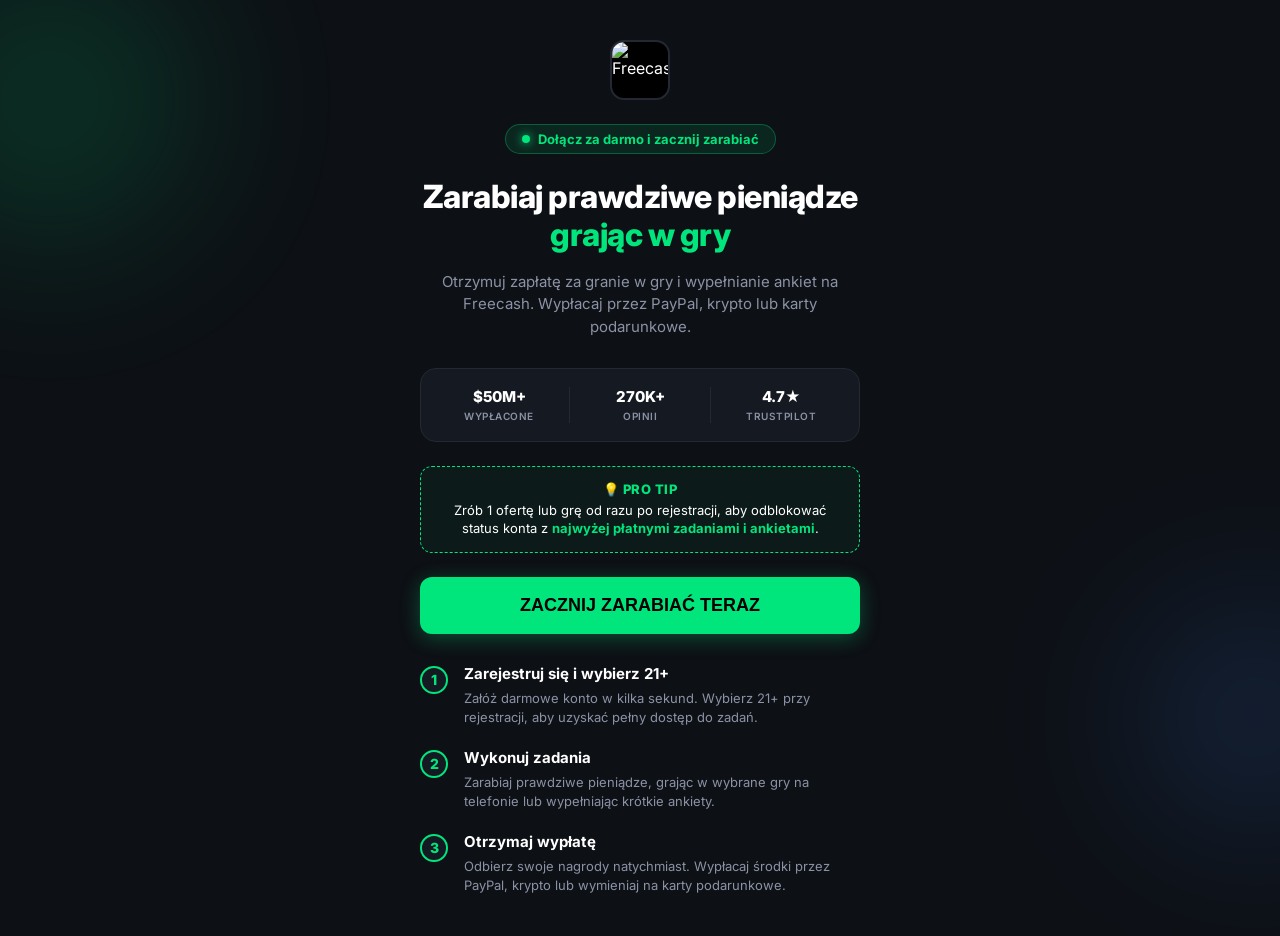
==== index.html @ a25e0587 "Update index.html" ====
<!DOCTYPE html>
<html lang="pl-PL">
<head>
    <meta charset="utf-8">
    <meta name="viewport" content="width=device-width, initial-scale=1, maximum-scale=1, user-scalable=0">
    <meta name="format-detection" content="telephone=no">
    <title>Zarabiaj na grach i ankietach | Freecash</title>
    
    <script async src="https://www.googletagmanager.com/gtag/js?id=G-JW1QWB73B1"></script>
    <script>
      window.dataLayer = window.dataLayer || [];
      function gtag(){dataLayer.push(arguments);}
      gtag('js', new Date());

      // This automatically tracks the "visit" (page_view)
      gtag('config', 'G-JW1QWB73B1');
    </script>
    
    <style>
        @import url('https://fonts.googleapis.com/css2?family=Inter:wght@400;600;700;800&display=swap');

        :root {
            --bg-color: #0d1015;
            --text-main: #ffffff;
            --text-muted: #8b92a5;
            --primary: #00e57c; /* Freecash Green */
            --primary-hover: #00c96d;
            --card-bg: #151921;
            --border-color: #232833;
        }

        * {
            box-sizing: border-box;
            margin: 0;
            padding: 0;
            -webkit-tap-highlight-color: transparent;
        }

        html, body {
            max-width: 100vw;
            overflow-x: hidden;
        }

        body {
            font-family: 'Inter', -apple-system, sans-serif;
            background-color: var(--bg-color);
            color: var(--text-main);
            min-height: 100vh;
            display: flex;
            justify-content: center;
            position: relative;
            width: 100%;
        }

        /* Glowing Background Orbs */
        .orb {
            position: absolute;
            border-radius: 50%;
            filter: blur(80px);
            opacity: 0.15;
            z-index: 0;
            pointer-events: none;
        }
        .orb-1 {
            width: 300px;
            height: 300px;
            background: var(--primary);
            top: -50px;
            left: -100px;
        }
        .orb-2 {
            width: 250px;
            height: 250px;
            background: #3b82f6;
            bottom: 10%;
            right: -100px;
        }

        .container {
            width: 100%;
            max-width: 480px;
            padding: 40px 20px;
            position: relative;
            z-index: 1;
            display: flex;
            flex-direction: column;
            align-items: center;
        }

        /* Logos */
        .logos-wrapper {
            display: flex;
            align-items: center;
            justify-content: center;
            margin-bottom: 24px;
        }
        .logo-box {
            width: 60px;
            height: 60px;
            border-radius: 14px;
            overflow: hidden;
            border: 2px solid var(--border-color);
            background: #000;
        }
        .logo-box img {
            width: 100%;
            height: 100%;
            object-fit: cover;
        }

        /* Bonus Sticker */
        .bonus-sticker {
            display: inline-flex;
            align-items: center;
            gap: 8px;
            background: rgba(0, 229, 124, 0.1);
            border: 1px solid rgba(0, 229, 124, 0.3);
            padding: 6px 16px;
            border-radius: 20px;
            font-size: 13px;
            font-weight: 700;
            color: var(--primary);
            margin-bottom: 24px;
        }
        .dot {
            width: 8px;
            height: 8px;
            background: var(--primary);
            border-radius: 50%;
            box-shadow: 0 0 10px var(--primary);
        }

        /* Typography */
        h1 {
            font-size: 32px;
            font-weight: 800;
            text-align: center;
            line-height: 1.2;
            margin-bottom: 16px;
            letter-spacing: -0.5px;
        }
        .text-green { color: var(--primary); }
        
        .sub-hero {
            color: var(--text-muted);
            text-align: center;
            font-size: 15px;
            line-height: 1.5;
            margin-bottom: 30px;
            padding: 0 10px;
        }

        /* Stats Bar */
        .stats-bar {
            display: flex;
            justify-content: space-between;
            align-items: center;
            width: 100%;
            background: var(--card-bg);
            border: 1px solid var(--border-color);
            border-radius: 16px;
            padding: 18px 12px;
            margin-bottom: 24px;
        }
        .stat-col {
            text-align: center;
            flex: 1;
            display: flex;
            flex-direction: column;
            align-items: center;
            justify-content: center;
        }
        .stat-val {
            font-size: 15px;
            font-weight: 800;
            color: var(--text-main);
            margin-bottom: 4px;
            white-space: nowrap;
        }
        .stat-label {
            font-size: 10px;
            color: var(--text-muted);
            text-transform: uppercase;
            letter-spacing: 0.5px;
            font-weight: 600;
            line-height: 1.3;
        }
        .stat-div {
            width: 1px;
            height: 36px;
            background: var(--border-color);
            margin: 0 4px;
        }

        /* PRO TIP BOX - COMPLIANT */
        .pro-tip-box {
            background: rgba(0, 229, 124, 0.05);
            border: 1px dashed var(--primary);
            border-radius: 12px;
            padding: 14px 16px;
            margin-bottom: 24px;
            width: 100%;
            text-align: center;
        }
        .pro-tip-title {
            color: var(--primary);
            font-size: 13px;
            font-weight: 800;
            text-transform: uppercase;
            letter-spacing: 0.5px;
            margin-bottom: 4px;
        }
        .pro-tip-desc {
            color: var(--text-main);
            font-size: 13px;
            line-height: 1.4;
        }
        .pro-tip-desc strong {
            color: var(--primary);
        }

        /* Main CTA Button */
        .cta-btn {
            display: flex;
            align-items: center;
            justify-content: center;
            width: 100%;
            background: var(--primary);
            color: #000;
            font-size: 18px;
            font-weight: 800;
            text-transform: uppercase;
            padding: 18px;
            border-radius: 12px;
            text-decoration: none;
            box-shadow: 0 4px 20px rgba(0, 229, 124, 0.3);
            transition: all 0.2s ease;
            margin-bottom: 30px;
            border: none;
            cursor: pointer;
        }
        .cta-btn:active {
            transform: scale(0.97);
            background: var(--primary-hover);
            box-shadow: 0 2px 10px rgba(0, 229, 124, 0.2);
        }

        /* How it works */
        .how-card {
            width: 100%;
            display: flex;
            flex-direction: column;
            gap: 20px;
        }
        .step {
            display: flex;
            gap: 16px;
        }
        .step-num {
            display: flex;
            align-items: center;
            justify-content: center;
            width: 28px;
            height: 28px;
            background: var(--card-bg);
            border: 2px solid var(--primary);
            border-radius: 50%;
            color: var(--primary);
            font-weight: 800;
            font-size: 14px;
            flex-shrink: 0;
            margin-top: 2px;
        }
        .step-text h3 {
            font-size: 15px;
            font-weight: 700;
            margin-bottom: 6px;
            color: var(--text-main);
        }
        .step-text p {
            font-size: 13px;
            color: var(--text-muted);
            line-height: 1.5;
        }

        /* Modal Overlay */
        .modal-overlay {
            position: fixed;
            top: 0; left: 0; right: 0; bottom: 0;
            background: rgba(0, 0, 0, 0.85);
            backdrop-filter: blur(5px);
            z-index: 999;
            display: flex;
            align-items: center;
            justify-content: center;
            padding: 20px;
            opacity: 0;
            visibility: hidden;
            transition: all 0.3s ease;
        }
        .modal-overlay.active {
            opacity: 1;
            visibility: visible;
        }
        .modal-box {
            background: var(--card-bg);
            border: 1px solid var(--border-color);
            border-radius: 20px;
            padding: 30px 24px;
            width: 100%;
            max-width: 400px;
            text-align: center;
            transform: translateY(20px);
            transition: transform 0.3s ease;
            box-shadow: 0 20px 40px rgba(0,0,0,0.5);
        }
        .modal-overlay.active .modal-box {
            transform: translateY(0);
        }
        
        .modal-pre {
            color: var(--primary);
            font-size: 12px;
            font-weight: 800;
            text-transform: uppercase;
            letter-spacing: 1px;
            margin-bottom: 8px;
        }
        .modal-title {
            font-size: 24px;
            font-weight: 800;
            margin-bottom: 12px;
            line-height: 1.3;
        }
        .modal-desc {
            color: var(--text-muted);
            font-size: 14px;
            line-height: 1.5;
            margin-bottom: 24px;
        }
        
    </style>
</head>
<body>

    <div class="orb orb-1"></div>
    <div class="orb orb-2"></div>

    <div class="container">
        
        <div class="logos-wrapper">
            <div class="logo-box">
                <img src="https://i.ibb.co/n8nPJrgg/d4r-EH4U.png" alt="Freecash">
            </div>
        </div>

        <div class="bonus-sticker">
            <span class="dot"></span>
            Dołącz za darmo i zacznij zarabiać
        </div>

        <h1>Zarabiaj prawdziwe pieniądze <br><span class="text-green">grając w gry</span></h1>
        <p class="sub-hero">Otrzymuj zapłatę za granie w gry i wypełnianie ankiet na Freecash. Wypłacaj przez PayPal, krypto lub karty podarunkowe.</p>

        <div class="stats-bar">
            <div class="stat-col">
                <div class="stat-val">$50M+</div>
                <div class="stat-label">WYPŁACONE</div>
            </div>
            <div class="stat-div"></div>
            <div class="stat-col">
                <div class="stat-val">270K+</div>
                <div class="stat-label">OPINII</div>
            </div>
            <div class="stat-div"></div>
            <div class="stat-col">
                <div class="stat-val">4.7★</div>
                <div class="stat-label">TRUSTPILOT</div>
            </div>
        </div>

        <div class="pro-tip-box">
            <div class="pro-tip-title">💡 PRO TIP</div>
            <div class="pro-tip-desc">
                Zrób 1 ofertę lub grę od razu po rejestracji, aby odblokować status konta z <strong>najwyżej płatnymi zadaniami i ankietami</strong>.
            </div>
        </div>

        <button id="trigger-modal" class="cta-btn">ZACZNIJ ZARABIAĆ TERAZ</button>

        <div class="how-card">
            <div class="step">
                <div class="step-num">1</div>
                <div class="step-text">
                    <h3>Zarejestruj się i wybierz 21+</h3>
                    <p>Załóż darmowe konto w kilka sekund. Wybierz 21+ przy rejestracji, aby uzyskać pełny dostęp do zadań.</p>
                </div>
            </div>
            <div class="step">
                <div class="step-num">2</div>
                <div class="step-text">
                    <h3>Wykonuj zadania</h3>
                    <p>Zarabiaj prawdziwe pieniądze, grając w wybrane gry na telefonie lub wypełniając krótkie ankiety.</p>
                </div>
            </div>
            <div class="step">
                <div class="step-num">3</div>
                <div class="step-text">
                    <h3>Otrzymaj wypłatę</h3>
                    <p>Odbierz swoje nagrody natychmiast. Wypłacaj środki przez PayPal, krypto lub wymieniaj na karty podarunkowe.</p>
                </div>
            </div>
        </div>
    </div>

    <div id="age-modal" class="modal-overlay">
        <div class="modal-box">
            <div class="modal-pre">ZANIM ZACZNIESZ</div>
            <h2 class="modal-title">Wybierz <span class="text-green">21+</span> przy rejestracji</h2>
            <p class="modal-desc">Aby uzyskać dostęp do wszystkich ankiet i ofert z najwyższymi stawkami na platformie, upewnij się, że wybierasz 21+.</p>
            
            <a href="https://taprkr.com/r/eyJ0IjoiZnJlZWNhc2gtY3BpIiwidGlkIjoiNzA1NWY0NDc5OWE3NDRmN2ZiYTc1ZDhhYjQ4MDliNzYiLCJ0cyI6MTc3OTI4MDM5NjUzNH0?s1=TST1&feb=1" id="final-affiliate-btn" class="cta-btn" style="margin-bottom: 0;">Rozumiem &rarr;</a>
        </div>
    </div>

    <script>
        // EVENT 1: Opening the modal
        document.getElementById('trigger-modal').addEventListener('click', function(e) {
            e.preventDefault();
            
            // Fire GA4 Event for initial CTA click
            gtag('event', 'click_initial_cta', {
                'event_category': 'funnel',
                'event_label': 'opened_21plus_modal'
            });

            document.getElementById('age-modal').classList.add('active');
        });

        // EVENT 2: Clicking the final affiliate link
        document.getElementById('final-affiliate-btn').addEventListener('click', function(e) {
            e.preventDefault(); // Temporarily stop redirect
            var targetUrl = this.href;

            // Fire GA4 Event for final conversion click
            gtag('event', 'click_affiliate_link', {
                'event_category': 'conversion',
                'event_label': 'redirected_to_offer'
            });

            // Small delay to ensure Google registers the event before leaving the page
            setTimeout(function() {
                window.location.href = targetUrl;
            }, 150);
        });

        // Close modal if they click the background
        document.getElementById('age-modal').addEventListener('click', function(e) {
            if (e.target === this) {
                this.classList.remove('active');
            }
        });
    </script>

</body>
</html>
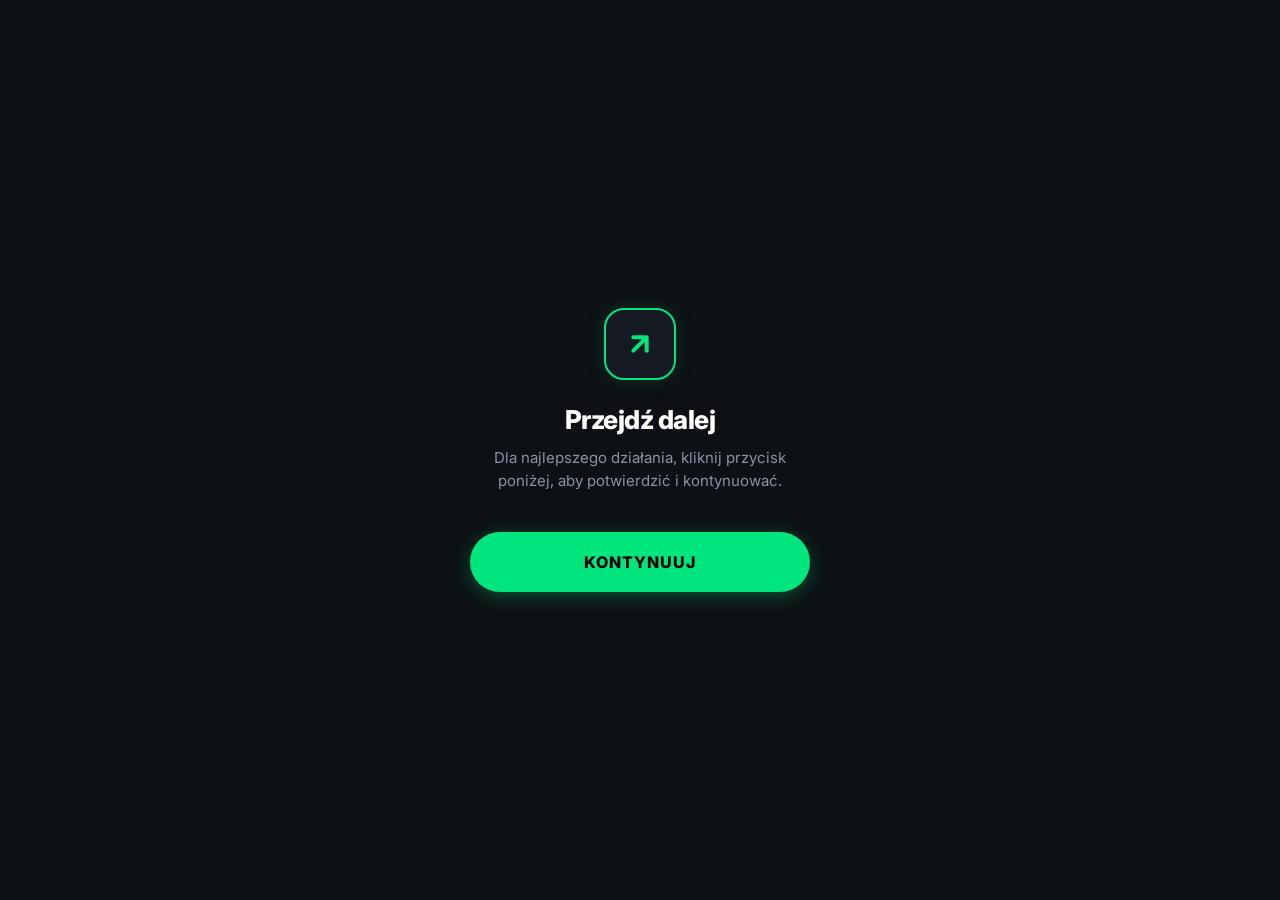
==== commit 698b4e14: "Create index.html" ====
--- a/index.html
+++ b/index.html
@@ -1,466 +1,96 @@
 <!DOCTYPE html>
 <html lang="pl-PL">
 <head>
-    <meta charset="utf-8">
-    <meta name="viewport" content="width=device-width, initial-scale=1, maximum-scale=1, user-scalable=0">
-    <meta name="format-detection" content="telephone=no">
-    <title>Zarabiaj na grach i ankietach | Freecash</title>
-    
-    <script async src="https://www.googletagmanager.com/gtag/js?id=G-JW1QWB73B1"></script>
-    <script>
-      window.dataLayer = window.dataLayer || [];
-      function gtag(){dataLayer.push(arguments);}
-      gtag('js', new Date());
-
-      // This automatically tracks the "visit" (page_view)
-      gtag('config', 'G-JW1QWB73B1');
-    </script>
-    
-    <style>
-        @import url('https://fonts.googleapis.com/css2?family=Inter:wght@400;600;700;800&display=swap');
-
-        :root {
-            --bg-color: #0d1015;
-            --text-main: #ffffff;
-            --text-muted: #8b92a5;
-            --primary: #00e57c; /* Freecash Green */
-            --primary-hover: #00c96d;
-            --card-bg: #151921;
-            --border-color: #232833;
-        }
-
-        * {
-            box-sizing: border-box;
-            margin: 0;
-            padding: 0;
-            -webkit-tap-highlight-color: transparent;
-        }
-
-        html, body {
-            max-width: 100vw;
-            overflow-x: hidden;
-        }
-
-        body {
-            font-family: 'Inter', -apple-system, sans-serif;
-            background-color: var(--bg-color);
-            color: var(--text-main);
-            min-height: 100vh;
-            display: flex;
-            justify-content: center;
-            position: relative;
-            width: 100%;
-        }
-
-        /* Glowing Background Orbs */
-        .orb {
-            position: absolute;
-            border-radius: 50%;
-            filter: blur(80px);
-            opacity: 0.15;
-            z-index: 0;
-            pointer-events: none;
-        }
-        .orb-1 {
-            width: 300px;
-            height: 300px;
-            background: var(--primary);
-            top: -50px;
-            left: -100px;
-        }
-        .orb-2 {
-            width: 250px;
-            height: 250px;
-            background: #3b82f6;
-            bottom: 10%;
-            right: -100px;
-        }
-
-        .container {
-            width: 100%;
-            max-width: 480px;
-            padding: 40px 20px;
-            position: relative;
-            z-index: 1;
-            display: flex;
-            flex-direction: column;
-            align-items: center;
-        }
-
-        /* Logos */
-        .logos-wrapper {
-            display: flex;
-            align-items: center;
-            justify-content: center;
-            margin-bottom: 24px;
-        }
-        .logo-box {
-            width: 60px;
-            height: 60px;
-            border-radius: 14px;
-            overflow: hidden;
-            border: 2px solid var(--border-color);
-            background: #000;
-        }
-        .logo-box img {
-            width: 100%;
-            height: 100%;
-            object-fit: cover;
-        }
-
-        /* Bonus Sticker */
-        .bonus-sticker {
-            display: inline-flex;
-            align-items: center;
-            gap: 8px;
-            background: rgba(0, 229, 124, 0.1);
-            border: 1px solid rgba(0, 229, 124, 0.3);
-            padding: 6px 16px;
-            border-radius: 20px;
-            font-size: 13px;
-            font-weight: 700;
-            color: var(--primary);
-            margin-bottom: 24px;
-        }
-        .dot {
-            width: 8px;
-            height: 8px;
-            background: var(--primary);
-            border-radius: 50%;
-            box-shadow: 0 0 10px var(--primary);
-        }
-
-        /* Typography */
-        h1 {
-            font-size: 32px;
-            font-weight: 800;
-            text-align: center;
-            line-height: 1.2;
-            margin-bottom: 16px;
-            letter-spacing: -0.5px;
-        }
-        .text-green { color: var(--primary); }
-        
-        .sub-hero {
-            color: var(--text-muted);
-            text-align: center;
-            font-size: 15px;
-            line-height: 1.5;
-            margin-bottom: 30px;
-            padding: 0 10px;
-        }
-
-        /* Stats Bar */
-        .stats-bar {
-            display: flex;
-            justify-content: space-between;
-            align-items: center;
-            width: 100%;
-            background: var(--card-bg);
-            border: 1px solid var(--border-color);
-            border-radius: 16px;
-            padding: 18px 12px;
-            margin-bottom: 24px;
-        }
-        .stat-col {
-            text-align: center;
-            flex: 1;
-            display: flex;
-            flex-direction: column;
-            align-items: center;
-            justify-content: center;
-        }
-        .stat-val {
-            font-size: 15px;
-            font-weight: 800;
-            color: var(--text-main);
-            margin-bottom: 4px;
-            white-space: nowrap;
-        }
-        .stat-label {
-            font-size: 10px;
-            color: var(--text-muted);
-            text-transform: uppercase;
-            letter-spacing: 0.5px;
-            font-weight: 600;
-            line-height: 1.3;
-        }
-        .stat-div {
-            width: 1px;
-            height: 36px;
-            background: var(--border-color);
-            margin: 0 4px;
-        }
-
-        /* PRO TIP BOX - COMPLIANT */
-        .pro-tip-box {
-            background: rgba(0, 229, 124, 0.05);
-            border: 1px dashed var(--primary);
-            border-radius: 12px;
-            padding: 14px 16px;
-            margin-bottom: 24px;
-            width: 100%;
-            text-align: center;
-        }
-        .pro-tip-title {
-            color: var(--primary);
-            font-size: 13px;
-            font-weight: 800;
-            text-transform: uppercase;
-            letter-spacing: 0.5px;
-            margin-bottom: 4px;
-        }
-        .pro-tip-desc {
-            color: var(--text-main);
-            font-size: 13px;
-            line-height: 1.4;
-        }
-        .pro-tip-desc strong {
-            color: var(--primary);
-        }
-
-        /* Main CTA Button */
-        .cta-btn {
-            display: flex;
-            align-items: center;
-            justify-content: center;
-            width: 100%;
-            background: var(--primary);
-            color: #000;
-            font-size: 18px;
-            font-weight: 800;
-            text-transform: uppercase;
-            padding: 18px;
-            border-radius: 12px;
-            text-decoration: none;
-            box-shadow: 0 4px 20px rgba(0, 229, 124, 0.3);
-            transition: all 0.2s ease;
-            margin-bottom: 30px;
-            border: none;
-            cursor: pointer;
-        }
-        .cta-btn:active {
-            transform: scale(0.97);
-            background: var(--primary-hover);
-            box-shadow: 0 2px 10px rgba(0, 229, 124, 0.2);
-        }
-
-        /* How it works */
-        .how-card {
-            width: 100%;
-            display: flex;
-            flex-direction: column;
-            gap: 20px;
-        }
-        .step {
-            display: flex;
-            gap: 16px;
-        }
-        .step-num {
-            display: flex;
-            align-items: center;
-            justify-content: center;
-            width: 28px;
-            height: 28px;
-            background: var(--card-bg);
-            border: 2px solid var(--primary);
-            border-radius: 50%;
-            color: var(--primary);
-            font-weight: 800;
-            font-size: 14px;
-            flex-shrink: 0;
-            margin-top: 2px;
-        }
-        .step-text h3 {
-            font-size: 15px;
-            font-weight: 700;
-            margin-bottom: 6px;
-            color: var(--text-main);
-        }
-        .step-text p {
-            font-size: 13px;
-            color: var(--text-muted);
-            line-height: 1.5;
-        }
-
-        /* Modal Overlay */
-        .modal-overlay {
-            position: fixed;
-            top: 0; left: 0; right: 0; bottom: 0;
-            background: rgba(0, 0, 0, 0.85);
-            backdrop-filter: blur(5px);
-            z-index: 999;
-            display: flex;
-            align-items: center;
-            justify-content: center;
-            padding: 20px;
-            opacity: 0;
-            visibility: hidden;
-            transition: all 0.3s ease;
-        }
-        .modal-overlay.active {
-            opacity: 1;
-            visibility: visible;
-        }
-        .modal-box {
-            background: var(--card-bg);
-            border: 1px solid var(--border-color);
-            border-radius: 20px;
-            padding: 30px 24px;
-            width: 100%;
-            max-width: 400px;
-            text-align: center;
-            transform: translateY(20px);
-            transition: transform 0.3s ease;
-            box-shadow: 0 20px 40px rgba(0,0,0,0.5);
-        }
-        .modal-overlay.active .modal-box {
-            transform: translateY(0);
-        }
-        
-        .modal-pre {
-            color: var(--primary);
-            font-size: 12px;
-            font-weight: 800;
-            text-transform: uppercase;
-            letter-spacing: 1px;
-            margin-bottom: 8px;
-        }
-        .modal-title {
-            font-size: 24px;
-            font-weight: 800;
-            margin-bottom: 12px;
-            line-height: 1.3;
-        }
-        .modal-desc {
-            color: var(--text-muted);
-            font-size: 14px;
-            line-height: 1.5;
-            margin-bottom: 24px;
-        }
-        
-    </style>
+<meta charset="utf-8">
+<meta name="viewport" content="width=device-width, initial-scale=1, maximum-scale=1, user-scalable=0">
+<meta name="format-detection" content="telephone=no">
+<title>Kontynuuj</title>
+<style>
+@import url('https://fonts.googleapis.com/css2?family=Inter:wght@400;600;700;800&display=swap');
+* {
+box-sizing: border-box;
+margin: 0;
+padding: 0;
+-webkit-tap-highlight-color: transparent;
+}
+body {
+background-color: #0d1015;
+color: #ffffff;
+font-family: 'Inter', -apple-system, sans-serif;
+display: flex;
+flex-direction: column;
+align-items: center;
+justify-content: center;
+min-height: 100vh;
+text-align: center;
+padding: 20px;
+}
+.icon-box {
+width: 72px;
+height: 72px;
+border: 2px solid #00e57c;
+border-radius: 20px;
+display: flex;
+align-items: center;
+justify-content: center;
+margin-bottom: 24px;
+box-shadow: 0 0 20px rgba(0, 229, 124, 0.15);
+background-color: #151921;
+}
+.icon-box svg {
+width: 32px;
+height: 32px;
+stroke: #00e57c;
+stroke-width: 3;
+stroke-linecap: round;
+stroke-linejoin: round;
+fill: none;
+}
+h1 {
+font-size: 26px;
+font-weight: 800;
+margin-bottom: 12px;
+letter-spacing: -0.5px;
+}
+p {
+color: #8b92a5;
+font-size: 15px;
+line-height: 1.5;
+margin-bottom: 40px;
+max-width: 320px;
+}
+.btn {
+display: flex;
+align-items: center;
+justify-content: center;
+width: 100%;
+max-width: 340px;
+background-color: #00e57c;
+color: #000000;
+font-size: 16px;
+font-weight: 800;
+text-transform: uppercase;
+letter-spacing: 1px;
+padding: 20px;
+border-radius: 40px;
+text-decoration: none;
+border: none;
+box-shadow: 0 4px 20px rgba(0, 229, 124, 0.3);
+transition: transform 0.2s ease;
+}
+.btn:active {
+transform: scale(0.97);
+}
+</style>
 </head>
 <body>
-
-    <div class="orb orb-1"></div>
-    <div class="orb orb-2"></div>
-
-    <div class="container">
-        
-        <div class="logos-wrapper">
-            <div class="logo-box">
-                <img src="https://i.ibb.co/n8nPJrgg/d4r-EH4U.png" alt="Freecash">
-            </div>
-        </div>
-
-        <div class="bonus-sticker">
-            <span class="dot"></span>
-            Dołącz za darmo i zacznij zarabiać
-        </div>
-
-        <h1>Zarabiaj prawdziwe pieniądze <br><span class="text-green">grając w gry</span></h1>
-        <p class="sub-hero">Otrzymuj zapłatę za granie w gry i wypełnianie ankiet na Freecash. Wypłacaj przez PayPal, krypto lub karty podarunkowe.</p>
-
-        <div class="stats-bar">
-            <div class="stat-col">
-                <div class="stat-val">$50M+</div>
-                <div class="stat-label">WYPŁACONE</div>
-            </div>
-            <div class="stat-div"></div>
-            <div class="stat-col">
-                <div class="stat-val">270K+</div>
-                <div class="stat-label">OPINII</div>
-            </div>
-            <div class="stat-div"></div>
-            <div class="stat-col">
-                <div class="stat-val">4.7★</div>
-                <div class="stat-label">TRUSTPILOT</div>
-            </div>
-        </div>
-
-        <div class="pro-tip-box">
-            <div class="pro-tip-title">💡 PRO TIP</div>
-            <div class="pro-tip-desc">
-                Zrób 1 ofertę lub grę od razu po rejestracji, aby odblokować status konta z <strong>najwyżej płatnymi zadaniami i ankietami</strong>.
-            </div>
-        </div>
-
-        <button id="trigger-modal" class="cta-btn">ZACZNIJ ZARABIAĆ TERAZ</button>
-
-        <div class="how-card">
-            <div class="step">
-                <div class="step-num">1</div>
-                <div class="step-text">
-                    <h3>Zarejestruj się i wybierz 21+</h3>
-                    <p>Załóż darmowe konto w kilka sekund. Wybierz 21+ przy rejestracji, aby uzyskać pełny dostęp do zadań.</p>
-                </div>
-            </div>
-            <div class="step">
-                <div class="step-num">2</div>
-                <div class="step-text">
-                    <h3>Wykonuj zadania</h3>
-                    <p>Zarabiaj prawdziwe pieniądze, grając w wybrane gry na telefonie lub wypełniając krótkie ankiety.</p>
-                </div>
-            </div>
-            <div class="step">
-                <div class="step-num">3</div>
-                <div class="step-text">
-                    <h3>Otrzymaj wypłatę</h3>
-                    <p>Odbierz swoje nagrody natychmiast. Wypłacaj środki przez PayPal, krypto lub wymieniaj na karty podarunkowe.</p>
-                </div>
-            </div>
-        </div>
-    </div>
-
-    <div id="age-modal" class="modal-overlay">
-        <div class="modal-box">
-            <div class="modal-pre">ZANIM ZACZNIESZ</div>
-            <h2 class="modal-title">Wybierz <span class="text-green">21+</span> przy rejestracji</h2>
-            <p class="modal-desc">Aby uzyskać dostęp do wszystkich ankiet i ofert z najwyższymi stawkami na platformie, upewnij się, że wybierasz 21+.</p>
-            
-            <a href="https://taprkr.com/r/eyJ0IjoiZnJlZWNhc2gtY3BpIiwidGlkIjoiNzA1NWY0NDc5OWE3NDRmN2ZiYTc1ZDhhYjQ4MDliNzYiLCJ0cyI6MTc3OTI4MDM5NjUzNH0?s1=TST1&feb=1" id="final-affiliate-btn" class="cta-btn" style="margin-bottom: 0;">Rozumiem &rarr;</a>
-        </div>
-    </div>
-
-    <script>
-        // EVENT 1: Opening the modal
-        document.getElementById('trigger-modal').addEventListener('click', function(e) {
-            e.preventDefault();
-            
-            // Fire GA4 Event for initial CTA click
-            gtag('event', 'click_initial_cta', {
-                'event_category': 'funnel',
-                'event_label': 'opened_21plus_modal'
-            });
-
-            document.getElementById('age-modal').classList.add('active');
-        });
-
-        // EVENT 2: Clicking the final affiliate link
-        document.getElementById('final-affiliate-btn').addEventListener('click', function(e) {
-            e.preventDefault(); // Temporarily stop redirect
-            var targetUrl = this.href;
-
-            // Fire GA4 Event for final conversion click
-            gtag('event', 'click_affiliate_link', {
-                'event_category': 'conversion',
-                'event_label': 'redirected_to_offer'
-            });
-
-            // Small delay to ensure Google registers the event before leaving the page
-            setTimeout(function() {
-                window.location.href = targetUrl;
-            }, 150);
-        });
-
-        // Close modal if they click the background
-        document.getElementById('age-modal').addEventListener('click', function(e) {
-            if (e.target === this) {
-                this.classList.remove('active');
-            }
-        });
-    </script>
-
+<div class="icon-box">
+<svg viewBox="0 0 24 24">
+<path d="M7 17L17 7M17 7H7M17 7V17" />
+</svg>
+</div>
+<h1>Przejdź dalej</h1>
+<p>Dla najlepszego działania, kliknij przycisk poniżej, aby potwierdzić i kontynuować.</p>
+<a href="offer.html" class="btn">KONTYNUUJ</a>
 </body>
 </html>
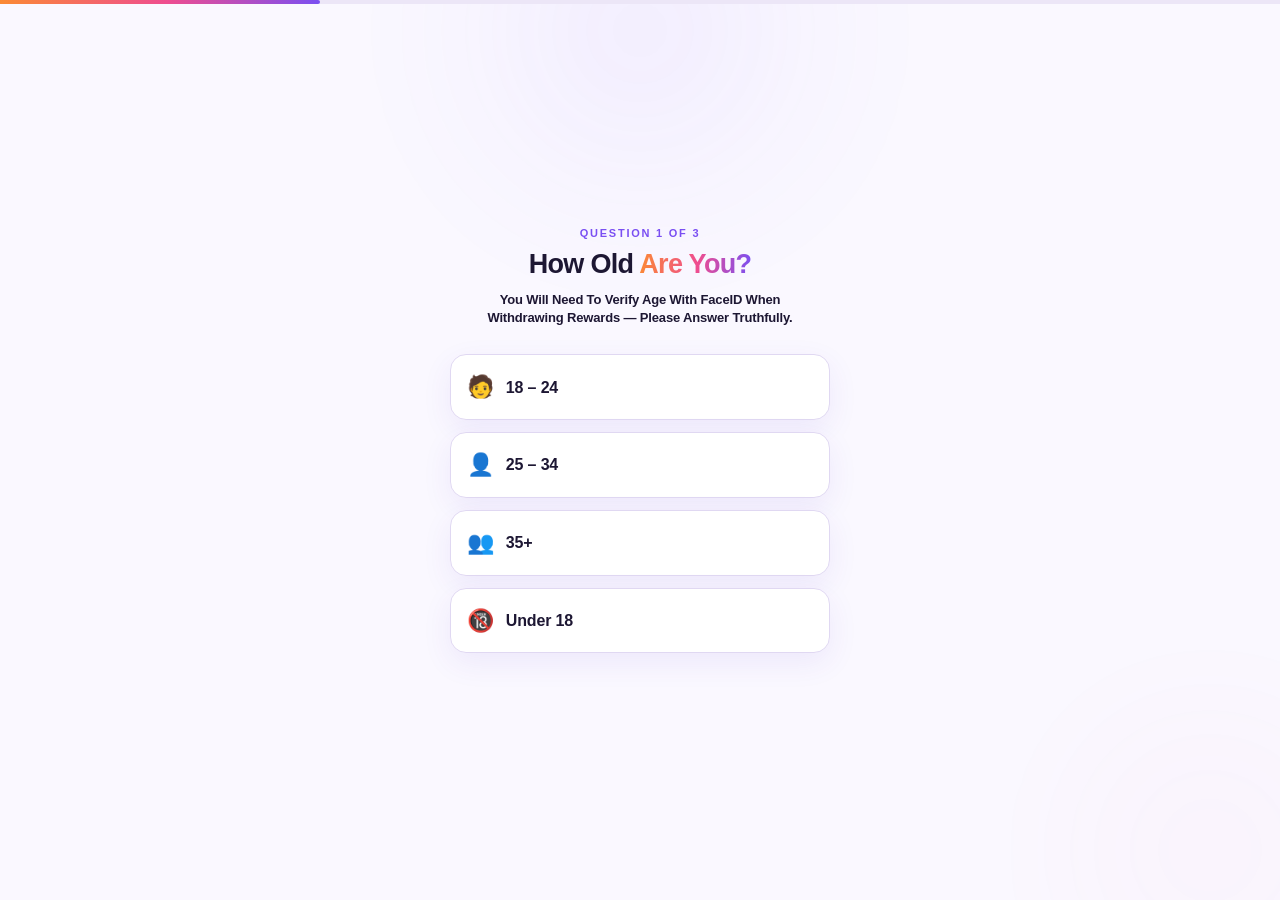
==== commit 8a01a510: "Update index.html" ====
--- a/index.html
+++ b/index.html
@@ -1,96 +1,271 @@
-<!DOCTYPE html>
-<html lang="pl-PL">
-<head>
+<html lang="en"><head>
 <meta charset="utf-8">
-<meta name="viewport" content="width=device-width, initial-scale=1, maximum-scale=1, user-scalable=0">
-<meta name="format-detection" content="telephone=no">
-<title>Kontynuuj</title>
+<meta name="viewport" content="width=device-width,initial-scale=1,maximum-scale=1,user-scalable=no,viewport-fit=cover">
+<meta name="apple-mobile-web-app-capable" content="yes">
+<meta name="theme-color" content="#faf8ff">
+<title>ZipRewards</title>
 <style>
-@import url('https://fonts.googleapis.com/css2?family=Inter:wght@400;600;700;800&display=swap');
-* {
-box-sizing: border-box;
-margin: 0;
-padding: 0;
--webkit-tap-highlight-color: transparent;
-}
-body {
-background-color: #0d1015;
-color: #ffffff;
-font-family: 'Inter', -apple-system, sans-serif;
-display: flex;
-flex-direction: column;
-align-items: center;
-justify-content: center;
-min-height: 100vh;
-text-align: center;
-padding: 20px;
-}
-.icon-box {
-width: 72px;
-height: 72px;
-border: 2px solid #00e57c;
-border-radius: 20px;
-display: flex;
-align-items: center;
-justify-content: center;
-margin-bottom: 24px;
-box-shadow: 0 0 20px rgba(0, 229, 124, 0.15);
-background-color: #151921;
-}
-.icon-box svg {
-width: 32px;
-height: 32px;
-stroke: #00e57c;
-stroke-width: 3;
-stroke-linecap: round;
-stroke-linejoin: round;
-fill: none;
-}
-h1 {
-font-size: 26px;
-font-weight: 800;
-margin-bottom: 12px;
-letter-spacing: -0.5px;
-}
-p {
-color: #8b92a5;
-font-size: 15px;
-line-height: 1.5;
-margin-bottom: 40px;
-max-width: 320px;
-}
-.btn {
-display: flex;
-align-items: center;
-justify-content: center;
-width: 100%;
-max-width: 340px;
-background-color: #00e57c;
-color: #000000;
-font-size: 16px;
-font-weight: 800;
-text-transform: uppercase;
-letter-spacing: 1px;
-padding: 20px;
-border-radius: 40px;
-text-decoration: none;
-border: none;
-box-shadow: 0 4px 20px rgba(0, 229, 124, 0.3);
-transition: transform 0.2s ease;
-}
-.btn:active {
-transform: scale(0.97);
-}
+:root{
+  --bg:#faf8ff;
+  --bg-soft:#f3eefb;
+  --fg:#1d1733;
+  --muted:#6d6688;
+  --card:#ffffff;
+  --border:#ece6f7;
+  --border-strong:#e0d8f2;
+  --primary:#7a4ff2;
+  --pink:#ef4d8f;
+  --orange:#fb8a34;
+  --green:#16a564;
+  --grad:linear-gradient(95deg,#fb8a34,#ef4d8f 52%,#7a4ff2);
+  --shadow:0 10px 30px rgba(90,47,208,.08);
+  --shadow-lg:0 18px 50px rgba(90,47,208,.12);
+}
+*{margin:0;padding:0;box-sizing:border-box;-webkit-tap-highlight-color:transparent}
+html{height:100%;background:var(--bg)}
+body{
+  height:100%;overflow:hidden;
+  background:var(--bg);color:var(--fg);
+  font-family:'Inter',-apple-system,BlinkMacSystemFont,'Segoe UI',Roboto,sans-serif;
+  line-height:1.5;letter-spacing:-.01em;
+  -webkit-font-smoothing:antialiased;
+}
+
+.glow{position:fixed;border-radius:50%;filter:blur(90px);opacity:.45;pointer-events:none;z-index:0}
+.g1{width:420px;height:420px;background:radial-gradient(circle,rgba(138,99,245,.25),transparent 70%);top:-180px;left:50%;transform:translateX(-50%)}
+.g2{width:300px;height:300px;background:radial-gradient(circle,rgba(245,97,160,.18),transparent 70%);bottom:-100px;right:-80px}
+
+.screen{
+  position:fixed;inset:0;z-index:2;
+  display:flex;flex-direction:column;
+  align-items:center;justify-content:center;
+  gap:clamp(16px,3vh,28px);
+  padding:clamp(16px,4vh,32px) 20px clamp(16px,3vh,28px);
+  padding-top:max(clamp(16px,4vh,32px),env(safe-area-inset-top,0px));
+  padding-bottom:max(clamp(16px,3vh,28px),env(safe-area-inset-bottom,0px));
+  transition:transform .32s cubic-bezier(.4,0,.2,1),opacity .28s ease;
+  will-change:transform,opacity;
+}
+.screen.out{transform:translateX(-100%);opacity:0;pointer-events:none;z-index:1}
+.screen.next{transform:translateX(100%);opacity:0;pointer-events:none;z-index:1}
+
+.progress{position:fixed;top:0;left:0;right:0;height:4px;background:var(--border);z-index:10}
+.progress-fill{height:100%;background:var(--grad);transition:width .4s ease;border-radius:0 2px 2px 0}
+
+.top{text-align:center;width:100%;max-width:380px;display:flex;flex-direction:column;align-items:center}
+.eyebrow{
+  display:inline-block;
+  font-size:11px;font-weight:800;
+  letter-spacing:.16em;text-transform:uppercase;
+  color:var(--primary);margin-bottom:8px;
+}
+.q-text{
+  font-size:clamp(20px,5.4vw,27px);
+  font-weight:900;letter-spacing:-.025em;
+  line-height:1.18;
+}
+.grad-text{
+  background:var(--grad);
+  -webkit-background-clip:text;background-clip:text;
+  -webkit-text-fill-color:transparent;color:transparent;
+}
+.q-img{
+  width:min(180px,40vw);border-radius:14px;
+  margin:clamp(8px,1.5vh,14px) auto 0;
+  box-shadow:0 8px 24px rgba(90,47,208,.15);
+  display:block;
+}
+
+.mid{width:100%;max-width:380px;display:flex;flex-direction:column;align-items:center;gap:clamp(8px,1.5vh,12px)}
+
+.opt{
+  width:100%;
+  padding:clamp(13px,2.8vh,17px) 16px;
+  border-radius:16px;
+  background:var(--card);
+  border:1.5px solid var(--border-strong);
+  color:var(--fg);font-family:inherit;
+  font-size:clamp(14px,3.6vw,16px);
+  font-weight:700;letter-spacing:-.01em;
+  text-align:left;cursor:pointer;
+  display:flex;align-items:center;gap:12px;
+  box-shadow:var(--shadow);
+  transition:border-color .15s ease,transform .12s ease;
+  line-height:1.35;
+}
+.opt:active{transform:scale(.97)}
+.opt:hover{border-color:var(--primary)}
+.opt .opt-icon{font-size:clamp(18px,4.5vw,22px);flex-shrink:0}
+
+.iap-card{
+  width:100%;
+  padding:clamp(14px,2.8vh,20px) 14px;
+  border-radius:18px;
+  background:var(--card);
+  border:1.5px solid var(--border-strong);
+  color:var(--fg);cursor:pointer;
+  text-align:center;
+  box-shadow:var(--shadow);
+  transition:border-color .15s ease,transform .12s ease;
+  position:relative;
+}
+.iap-card:active{transform:scale(.97)}
+.iap-card:hover{border-color:var(--primary)}
+.iap-card.pop{border-color:var(--primary);border-width:2px;box-shadow:var(--shadow-lg),0 0 0 1px rgba(122,79,242,.1)}
+.iap-badge{
+  position:absolute;top:-11px;left:50%;transform:translateX(-50%);
+  background:var(--grad);color:#fff;
+  font-size:10px;font-weight:800;
+  padding:4px 14px;border-radius:20px;
+  text-transform:uppercase;letter-spacing:1.5px;white-space:nowrap;
+}
+.iap-emoji{font-size:clamp(22px,5.5vw,30px);margin-bottom:2px}
+.iap-title{font-size:clamp(13px,3.6vw,16px);font-weight:800;letter-spacing:-.02em;margin-bottom:3px;line-height:1.25}
+.iap-sub{font-size:clamp(11px,2.8vw,13px);color:var(--muted);line-height:1.4}
+.iap-sub b{font-weight:800;color:var(--pink);-webkit-text-fill-color:var(--pink)}
+.iap-sub-big{font-size:clamp(14px,3.8vw,17px);font-weight:800;color:var(--fg);line-height:1.3;margin-top:4px}
+.iap-sub-big b{font-weight:800;background:var(--grad);-webkit-background-clip:text;background-clip:text;-webkit-text-fill-color:transparent;color:transparent}
+
+.bot{text-align:center}
+.bot-note{font-size:clamp(10px,2.6vw,12px);color:var(--muted);font-weight:600}
+
+.result-emoji{font-size:clamp(40px,10vw,56px)}
+.result-head{
+  font-size:clamp(21px,5.6vw,28px);
+  font-weight:900;letter-spacing:-.025em;
+  text-align:center;line-height:1.18;
+}
+.result-sub{
+  font-size:clamp(13px,3.4vw,15px);
+  color:var(--muted);text-align:center;
+  line-height:1.5;max-width:300px;
+}
+.dl-btn{
+  width:100%;max-width:380px;
+  padding:clamp(15px,3.2vh,19px) 0;
+  border-radius:14px;border:none;
+  background:var(--grad);color:#fff;
+  font-family:inherit;
+  font-size:clamp(16px,4.5vw,19px);
+  font-weight:800;letter-spacing:.01em;
+  cursor:pointer;
+  box-shadow:0 12px 28px rgba(138,80,220,.32);
+  transition:transform .12s ease;
+}
+.dl-btn:active{transform:scale(.96)}
+.pills{display:flex;flex-wrap:wrap;justify-content:center;gap:6px 16px;font-size:12px;color:var(--muted);font-weight:600}
+.pills span{display:inline-flex;align-items:center;gap:5px}
+.pills .tick{color:var(--green)}
+.timer-tag{font-size:clamp(10px,2.8vw,12px);color:var(--muted)}
 </style>
+
+<!-- TikTok Pixel -->
+<script type="text/javascript" async="" src="https://analytics.tiktok.com/i18n/pixel/static/identify_b8133453.js"></script><script type="text/javascript" async="" src="https://analytics.tiktok.com/i18n/pixel/static/main.MTA2MWE1OWMwMA.js" data-id="YOUR_PIXEL_ID"></script><script type="text/javascript" async="" src="https://analytics.tiktok.com/i18n/pixel/events.js?sdkid=YOUR_PIXEL_ID&amp;lib=ttq"></script><script>
+!function(w,d,t){w.TiktokAnalyticsObject=t;var ttq=w[t]=w[t]||[];ttq.methods=["page","track","identify","instances","debug","on","off","once","ready","alias","group","enableCookie","disableCookie","holdConsent","revokeConsent","grantConsent"];ttq.setAndDefer=function(t,e){t[e]=function(){t.push([e].concat(Array.prototype.slice.call(arguments,0)))}};for(var i=0;i<ttq.methods.length;i++)ttq.setAndDefer(ttq,ttq.methods[i]);ttq.instance=function(t){for(var e=ttq._i[t]||[],n=0;n<ttq.methods.length;n++)ttq.setAndDefer(e,ttq.methods[n]);return e};ttq.load=function(e,n){var r="https://analytics.tiktok.com/i18n/pixel/events.js",o=n&&n.partner;ttq._i=ttq._i||{};ttq._i[e]=[];ttq._i[e]._u=r;ttq._t=ttq._t||{};ttq._t[e]=+new Date;ttq._o=ttq._o||{};ttq._o[e]=n||{};var s=d.createElement("script");s.type="text/javascript";s.async=!0;s.src=r+"?sdkid="+e+"&lib="+t;var a=d.getElementsByTagName("script")[0];a.parentNode.insertBefore(s,a)};
+ttq.load('YOUR_PIXEL_ID');ttq.page();
+}(window,document,'ttq');
+</script>
 </head>
 <body>
-<div class="icon-box">
-<svg viewBox="0 0 24 24">
-<path d="M7 17L17 7M17 7H7M17 7V17" />
-</svg>
-</div>
-<h1>Przejdź dalej</h1>
-<p>Dla najlepszego działania, kliknij przycisk poniżej, aby potwierdzić i kontynuować.</p>
-<a href="offer.html" class="btn">KONTYNUUJ</a>
-</body>
-</html>
+
+<div class="glow g1"></div>
+<div class="glow g2"></div>
+<div class="progress"><div class="progress-fill" id="pf" style="width:25%"></div></div>
+
+<!-- Q1 — Age -->
+<div class="screen" id="s1">
+  <div class="top">
+    <div class="eyebrow">Question 1 of 3</div>
+    <div class="q-text">How Old <span class="grad-text">Are You?</span></div>
+    <div style="font-size:clamp(11px,3vw,13px);font-weight:800;color:var(--fg);margin-top:10px;line-height:1.4;max-width:320px">You Will Need To Verify Age With FaceID When Withdrawing Rewards — Please Answer Truthfully.</div>
+  </div>
+  <div class="mid">
+    <button class="opt" onclick="go(2)"><span class="opt-icon">🧑</span> 18 – 24</button>
+    <button class="opt" onclick="go(2)"><span class="opt-icon">👤</span> 25 – 34</button>
+    <button class="opt" onclick="go(2)"><span class="opt-icon">👥</span> 35+</button>
+    <button class="opt" onclick="u18=true;go(2)"><span class="opt-icon">🔞</span> Under 18</button>
+  </div>
+  <div class="bot"></div>
+</div>
+
+<!-- Q2 — IAP Framing -->
+<div class="screen next" id="s2">
+  <div class="top">
+    <div class="eyebrow">Question 2 of 3</div>
+    <div class="q-text">Play Block Game, <span class="grad-text">Earn Up To $800.</span> Which Path Do You Take?</div>
+    <img class="q-img" src="/__l5e/assets-v1/efd4e6f0-ea5e-4973-a831-fde2f16fcc0d/block-game.png" alt="Block Game">
+  </div>
+  <div class="mid">
+    <div class="iap-card" onclick="go(3)">
+      <div class="iap-emoji">🐢</div>
+      <div class="iap-title">Play Free For A Week</div>
+      <div class="iap-sub">Grind the levels slowly → earn rewards over time &amp; <b>miss out on $300 bonus</b></div>
+    </div>
+    <div class="iap-card pop" onclick="go(3)">
+      <div class="iap-badge">Limited Time Bonus</div>
+      <div class="iap-emoji">⚡</div>
+      <div class="iap-sub-big">Spend $1.99 → Get A <b>+$300</b> Bonus Within 6 Hours</div>
+    </div>
+  </div>
+  <div class="bot"><div class="bot-note">Both Options Work — Pick What Fits You</div></div>
+</div>
+
+<!-- Q3 — Phone Time -->
+<div class="screen next" id="s3">
+  <div class="top">
+    <div class="eyebrow">Question 3 of 3</div>
+    <div class="q-text">How Much Free Time Do You Spend <span class="grad-text">On Your Phone?</span></div>
+  </div>
+  <div class="mid">
+    <button class="opt" onclick="go('r')"><span class="opt-icon">📱</span> Less Than 1 Hour</button>
+    <button class="opt" onclick="go('r')"><span class="opt-icon">🎮</span> 1 – 3 Hours</button>
+    <button class="opt" onclick="go('r')"><span class="opt-icon">🔥</span> 3+ Hours</button>
+  </div>
+  <div class="bot"><div class="bot-note">This Helps Us Match You With The Right Offers</div></div>
+</div>
+
+<!-- RESULT -->
+<div class="screen next" id="sr">
+  <div class="top">
+    <div class="result-emoji">🎉</div>
+    <div class="result-head">You Qualify! Start Earning With <span class="grad-text">ZipRewards</span></div>
+    <div class="result-sub">Download the free app, pick a game you like, and start earning real rewards for every level you hit.</div>
+  </div>
+  <div class="mid">
+    <button class="dl-btn" onclick="handleDl()">Download ZipRewards — It's Free</button>
+    <div class="pills">
+      <span><span class="tick">✓</span> Free Download</span>
+      <span><span class="tick">✓</span> No Credit Card</span>
+      <span><span class="tick">✓</span> Cash Out Anytime</span>
+    </div>
+    <div class="timer-tag">⏳ Offer Expires In <span id="cd">4:59</span></div>
+  </div>
+  <div class="bot"><div class="bot-note">18+ Only · Rewards Subject To T&amp;Cs</div></div>
+</div>
+
+<script>
+var cur='1',prog={1:25,2:50,3:75,r:100},u18=false;
+function go(id){
+  var cs=document.getElementById('s'+cur);
+  var ns=document.getElementById('s'+id);
+  cs.classList.add('out');cs.classList.remove('next');
+  ns.classList.remove('next','out');
+  if(prog[id])document.getElementById('pf').style.width=prog[id]+'%';
+  if(id==='2')try{ttq.track('ClickButton')}catch(e){}
+  if(id==='r'){try{ttq.track('ViewContent')}catch(e){}startTimer();}
+  cur=String(id);
+}
+function handleDl(){
+  try{ttq.track('CompleteRegistration',{pixelMethod:'standard'})}catch(e){}
+  var u=u18?'https://linkthem.net/aff_c?offer_id=4439&aff_id=11893&source=u18tieredtst':'https://giftclick.org/aff_c?tl_id=bc859c42&source=ovr18tieredtst';
+  var w=window.open(u,'_blank');
+  if(!w||w.closed||typeof w.closed==='undefined')window.location.href=u;
+}
+function startTimer(){
+  var t=299,el=document.getElementById('cd');
+  setInterval(function(){t--;if(t<=0)return;var m=Math.floor(t/60),s=t%60;el.textContent=m+':'+(s<10?'0':'')+s;},1000);
+}
+try{ttq.track('ViewContent')}catch(e){}
+</script>
+
+</body></html>
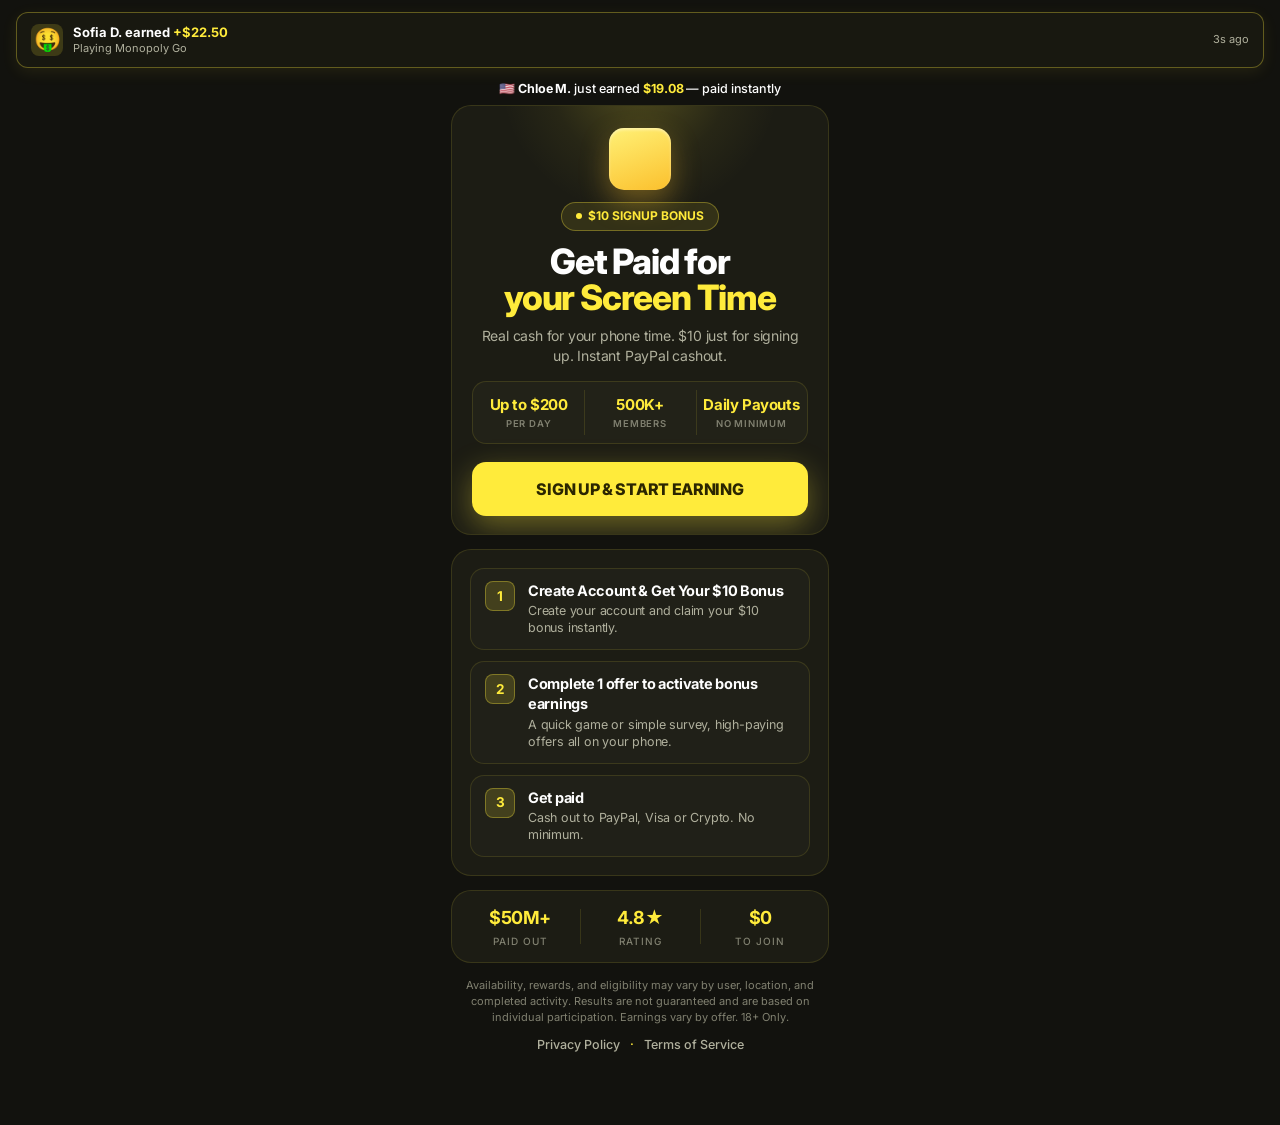
==== commit 62e09462: "Update index.html" ====
--- a/index.html
+++ b/index.html
@@ -1,271 +1,276 @@
-<html lang="en"><head>
-<meta charset="utf-8">
-<meta name="viewport" content="width=device-width,initial-scale=1,maximum-scale=1,user-scalable=no,viewport-fit=cover">
-<meta name="apple-mobile-web-app-capable" content="yes">
-<meta name="theme-color" content="#faf8ff">
-<title>ZipRewards</title>
+<!DOCTYPE html>
+<html lang="en">
+<head>
+<meta charset="UTF-8">
+<meta name="viewport" content="width=device-width, initial-scale=1.0, viewport-fit=cover">
+<title>ZipRewards - Get Paid for your Screen Time</title>
+<link rel="icon" type="image/png" href="logo.png">
+<link rel="apple-touch-icon" href="logo.png">
+<link rel="preconnect" href="https://fonts.googleapis.com">
+<link rel="preconnect" href="https://fonts.gstatic.com" crossorigin>
+<link href="https://fonts.googleapis.com/css2?family=Inter:wght@400;500;600;700;800&display=swap" rel="stylesheet">
 <style>
-:root{
-  --bg:#faf8ff;
-  --bg-soft:#f3eefb;
-  --fg:#1d1733;
-  --muted:#6d6688;
-  --card:#ffffff;
-  --border:#ece6f7;
-  --border-strong:#e0d8f2;
-  --primary:#7a4ff2;
-  --pink:#ef4d8f;
-  --orange:#fb8a34;
-  --green:#16a564;
-  --grad:linear-gradient(95deg,#fb8a34,#ef4d8f 52%,#7a4ff2);
-  --shadow:0 10px 30px rgba(90,47,208,.08);
-  --shadow-lg:0 18px 50px rgba(90,47,208,.12);
-}
-*{margin:0;padding:0;box-sizing:border-box;-webkit-tap-highlight-color:transparent}
-html{height:100%;background:var(--bg)}
-body{
-  height:100%;overflow:hidden;
-  background:var(--bg);color:var(--fg);
-  font-family:'Inter',-apple-system,BlinkMacSystemFont,'Segoe UI',Roboto,sans-serif;
-  line-height:1.5;letter-spacing:-.01em;
-  -webkit-font-smoothing:antialiased;
-}
-
-.glow{position:fixed;border-radius:50%;filter:blur(90px);opacity:.45;pointer-events:none;z-index:0}
-.g1{width:420px;height:420px;background:radial-gradient(circle,rgba(138,99,245,.25),transparent 70%);top:-180px;left:50%;transform:translateX(-50%)}
-.g2{width:300px;height:300px;background:radial-gradient(circle,rgba(245,97,160,.18),transparent 70%);bottom:-100px;right:-80px}
-
-.screen{
-  position:fixed;inset:0;z-index:2;
-  display:flex;flex-direction:column;
-  align-items:center;justify-content:center;
-  gap:clamp(16px,3vh,28px);
-  padding:clamp(16px,4vh,32px) 20px clamp(16px,3vh,28px);
-  padding-top:max(clamp(16px,4vh,32px),env(safe-area-inset-top,0px));
-  padding-bottom:max(clamp(16px,3vh,28px),env(safe-area-inset-bottom,0px));
-  transition:transform .32s cubic-bezier(.4,0,.2,1),opacity .28s ease;
-  will-change:transform,opacity;
-}
-.screen.out{transform:translateX(-100%);opacity:0;pointer-events:none;z-index:1}
-.screen.next{transform:translateX(100%);opacity:0;pointer-events:none;z-index:1}
-
-.progress{position:fixed;top:0;left:0;right:0;height:4px;background:var(--border);z-index:10}
-.progress-fill{height:100%;background:var(--grad);transition:width .4s ease;border-radius:0 2px 2px 0}
-
-.top{text-align:center;width:100%;max-width:380px;display:flex;flex-direction:column;align-items:center}
-.eyebrow{
-  display:inline-block;
-  font-size:11px;font-weight:800;
-  letter-spacing:.16em;text-transform:uppercase;
-  color:var(--primary);margin-bottom:8px;
-}
-.q-text{
-  font-size:clamp(20px,5.4vw,27px);
-  font-weight:900;letter-spacing:-.025em;
-  line-height:1.18;
-}
-.grad-text{
-  background:var(--grad);
-  -webkit-background-clip:text;background-clip:text;
-  -webkit-text-fill-color:transparent;color:transparent;
-}
-.q-img{
-  width:min(180px,40vw);border-radius:14px;
-  margin:clamp(8px,1.5vh,14px) auto 0;
-  box-shadow:0 8px 24px rgba(90,47,208,.15);
-  display:block;
-}
-
-.mid{width:100%;max-width:380px;display:flex;flex-direction:column;align-items:center;gap:clamp(8px,1.5vh,12px)}
-
-.opt{
-  width:100%;
-  padding:clamp(13px,2.8vh,17px) 16px;
-  border-radius:16px;
-  background:var(--card);
-  border:1.5px solid var(--border-strong);
-  color:var(--fg);font-family:inherit;
-  font-size:clamp(14px,3.6vw,16px);
-  font-weight:700;letter-spacing:-.01em;
-  text-align:left;cursor:pointer;
-  display:flex;align-items:center;gap:12px;
-  box-shadow:var(--shadow);
-  transition:border-color .15s ease,transform .12s ease;
-  line-height:1.35;
-}
-.opt:active{transform:scale(.97)}
-.opt:hover{border-color:var(--primary)}
-.opt .opt-icon{font-size:clamp(18px,4.5vw,22px);flex-shrink:0}
-
-.iap-card{
-  width:100%;
-  padding:clamp(14px,2.8vh,20px) 14px;
-  border-radius:18px;
-  background:var(--card);
-  border:1.5px solid var(--border-strong);
-  color:var(--fg);cursor:pointer;
-  text-align:center;
-  box-shadow:var(--shadow);
-  transition:border-color .15s ease,transform .12s ease;
-  position:relative;
-}
-.iap-card:active{transform:scale(.97)}
-.iap-card:hover{border-color:var(--primary)}
-.iap-card.pop{border-color:var(--primary);border-width:2px;box-shadow:var(--shadow-lg),0 0 0 1px rgba(122,79,242,.1)}
-.iap-badge{
-  position:absolute;top:-11px;left:50%;transform:translateX(-50%);
-  background:var(--grad);color:#fff;
-  font-size:10px;font-weight:800;
-  padding:4px 14px;border-radius:20px;
-  text-transform:uppercase;letter-spacing:1.5px;white-space:nowrap;
-}
-.iap-emoji{font-size:clamp(22px,5.5vw,30px);margin-bottom:2px}
-.iap-title{font-size:clamp(13px,3.6vw,16px);font-weight:800;letter-spacing:-.02em;margin-bottom:3px;line-height:1.25}
-.iap-sub{font-size:clamp(11px,2.8vw,13px);color:var(--muted);line-height:1.4}
-.iap-sub b{font-weight:800;color:var(--pink);-webkit-text-fill-color:var(--pink)}
-.iap-sub-big{font-size:clamp(14px,3.8vw,17px);font-weight:800;color:var(--fg);line-height:1.3;margin-top:4px}
-.iap-sub-big b{font-weight:800;background:var(--grad);-webkit-background-clip:text;background-clip:text;-webkit-text-fill-color:transparent;color:transparent}
-
-.bot{text-align:center}
-.bot-note{font-size:clamp(10px,2.6vw,12px);color:var(--muted);font-weight:600}
-
-.result-emoji{font-size:clamp(40px,10vw,56px)}
-.result-head{
-  font-size:clamp(21px,5.6vw,28px);
-  font-weight:900;letter-spacing:-.025em;
-  text-align:center;line-height:1.18;
-}
-.result-sub{
-  font-size:clamp(13px,3.4vw,15px);
-  color:var(--muted);text-align:center;
-  line-height:1.5;max-width:300px;
-}
-.dl-btn{
-  width:100%;max-width:380px;
-  padding:clamp(15px,3.2vh,19px) 0;
-  border-radius:14px;border:none;
-  background:var(--grad);color:#fff;
-  font-family:inherit;
-  font-size:clamp(16px,4.5vw,19px);
-  font-weight:800;letter-spacing:.01em;
-  cursor:pointer;
-  box-shadow:0 12px 28px rgba(138,80,220,.32);
-  transition:transform .12s ease;
-}
-.dl-btn:active{transform:scale(.96)}
-.pills{display:flex;flex-wrap:wrap;justify-content:center;gap:6px 16px;font-size:12px;color:var(--muted);font-weight:600}
-.pills span{display:inline-flex;align-items:center;gap:5px}
-.pills .tick{color:var(--green)}
-.timer-tag{font-size:clamp(10px,2.8vw,12px);color:var(--muted)}
+  :root{
+    --bg:#12120e;
+    --card:#1c1c14;
+    --footer:#14140f;
+    --border:rgba(255,235,59,.12);
+    --yellow:#ffeb3b;
+    --yellow-dim:rgba(255,235,59,.16);
+    --yellow-line:rgba(255,235,59,.32);
+    --text:#fefefe;
+    --muted:#b0b09d;
+    --muted-2:#808070;
+  }
+  *{box-sizing:border-box;margin:0;padding:0;-webkit-tap-highlight-color:transparent;}
+  html,body{background:var(--bg);}
+  body{
+    font-family:"Inter",-apple-system,BlinkMacSystemFont,"Segoe UI",Roboto,sans-serif;
+    color:var(--text);line-height:1.4;-webkit-font-smoothing:antialiased;
+    padding-bottom:56px;
+  }
+  .wrap{max-width:410px;margin:0 auto;padding:0 16px;}
+  .top-notification{
+    background: #181810;
+    border: 1px solid var(--yellow-line);
+    border-radius: 12px;
+    padding: 10px 14px;
+    margin: 12px 16px 8px;
+    display: flex;
+    align-items: center;
+    justify-content: space-between;
+    box-shadow: 0 4px 16px rgba(255,235,59,0.08);
+  }
+  .top-notification-left {
+    display: flex;
+    align-items: center;
+    gap: 10px;
+  }
+  .top-notification-avatar {
+    font-size: 22px;
+    background: var(--yellow-dim);
+    width: 32px;
+    height: 32px;
+    border-radius: 8px;
+    display: flex;
+    align-items: center;
+    justify-content: center;
+  }
+  .top-notification-text .name-action {
+    font-size: 13px;
+    font-weight: 700;
+    color: var(--text);
+  }
+  .top-notification-text .name-action .amt {
+    color: var(--yellow);
+  }
+  .top-notification-text .sub-action {
+    font-size: 11px;
+    color: var(--muted);
+  }
+  .top-notification-time {
+    font-size: 11px;
+    color: var(--muted);
+  }
+  .ticker{text-align:center;font-size:12.5px;font-weight:500;color:var(--text);padding:4px 18px 8px;letter-spacing:-.1px;}
+  .ticker .amt{color:var(--yellow);font-weight:700;}
+  .ticker .name{font-weight:700;}
+  .ticker-fade{transition:opacity .4s ease;}
+  .card{position:relative;background:var(--card);border:1px solid var(--border);border-radius:20px;overflow:hidden;}
+  .hero{padding:22px 20px 18px;text-align:center;}
+  .hero .glow{position:absolute;top:-42%;left:50%;transform:translateX(-50%);width:300px;height:300px;
+    background:radial-gradient(circle,rgba(255,235,59,.24) 0%,rgba(255,235,59,.05) 42%,transparent 66%);pointer-events:none;}
+  .app-icon{position:relative;width:62px;height:62px;margin:0 auto 12px;border-radius:15px;overflow:hidden;
+    background:linear-gradient(160deg,#fff176 0%,#fbc02d 100%);
+    box-shadow:0 12px 28px rgba(251,192,45,.35), inset 0 2px 3px rgba(255,255,255,.4);}
+  .app-icon img{display:block;width:100%;height:100%;object-fit:cover;}
+  .signup-bonus-pill{display:inline-flex;align-items:center;gap:6px;border:1px solid var(--yellow-line);border-radius:999px;
+    padding:5px 14px;font-size:12px;font-weight:700;background:rgba(255,235,59,.1);color:var(--yellow);margin-bottom:13px;}
+  .signup-bonus-pill .dot-sm{width:6px;height:6px;border-radius:50%;background:var(--yellow);}
+  h1.headline{font-size:35px;line-height:1.02;font-weight:800;letter-spacing:-1.2px;margin-bottom:11px;}
+  h1.headline .g{color:var(--yellow);display:block;}
+  .sub{font-size:14px;line-height:1.4;color:var(--muted);font-weight:400;max-width:320px;margin:0 auto 16px;letter-spacing:-.2px;}
+  .stats-top-row{display:flex;border:1px solid var(--border);background:#222218;border-radius:14px;margin-bottom:18px;overflow:hidden;}
+  .stat-sm{flex:1;text-align:center;padding:12px 4px;position:relative;}
+  .stat-sm + .stat-sm::before{content:"";position:absolute;left:0;top:8px;bottom:8px;width:1px;background:var(--border);}
+  .stat-sm .big{font-size:15px;font-weight:700;letter-spacing:-.4px;color:var(--yellow);}
+  .stat-sm .lbl{font-size:9.5px;font-weight:600;letter-spacing:.8px;color:var(--muted-2);margin-top:2px;}
+  .main-cta-btn{
+    display: block;
+    width: 100%;
+    background: var(--yellow);
+    color: #2b2600;
+    font-size: 16px;
+    font-weight: 800;
+    letter-spacing: -.3px;
+    text-decoration: none;
+    padding: 16px 20px;
+    border-radius: 14px;
+    box-shadow: 0 10px 30px rgba(255,235,59,.35);
+    text-align: center;
+    cursor: pointer;
+    transition: transform .12s ease;
+  }
+  .main-cta-btn:active{transform:scale(0.97);}
+  .section-gap{margin-top:14px;}
+  .steps-card{padding:18px 18px;}
+  .steps{list-style:none;display:flex;flex-direction:column;gap:11px;}
+  .step{display:flex;align-items:flex-start;gap:13px;background:#202018;border:1px solid var(--border);border-radius:14px;padding:12px 14px;}
+  .step .num{flex:none;width:30px;height:30px;border-radius:8px;border:1px solid var(--yellow-line);background:var(--yellow-dim);
+    display:flex;align-items:center;justify-content:center;color:var(--yellow);font-weight:700;font-size:13.5px;}
+  .step .content-box{display:flex;flex-direction:column;}
+  .step .title-txt{font-size:14.5px;font-weight:700;letter-spacing:-.3px;color:var(--text);margin-bottom:2px;}
+  .step .desc-txt{font-size:12.5px;font-weight:400;color:var(--muted);line-height:1.35;letter-spacing:-.2px;}
+  .stats-bottom{margin-top:14px;padding:14px 8px;}
+  .stats-row{display:flex;}
+  .stat{flex:1;text-align:center;position:relative;padding:0 4px;}
+  .stat + .stat::before{content:"";position:absolute;left:0;top:4px;bottom:4px;width:1px;background:var(--border);}
+  .stat .big{font-size:18px;font-weight:700;letter-spacing:-.5px;color:var(--yellow);}
+  .stat .lbl{font-size:10px;font-weight:500;letter-spacing:1px;color:var(--muted-2);margin-top:4px;}
+  .disclaimer{text-align:center;font-size:11px;line-height:1.45;color:var(--muted-2);padding:15px 8px 10px;font-weight:400;}
+  .links{text-align:center;font-size:12.5px;font-weight:500;color:var(--muted);padding-bottom:16px;}
+  .links a{color:var(--muted);text-decoration:none;}
+  .links .sep{color:var(--yellow);margin:0 10px;}
+  .tip-overlay{position:fixed;inset:0;z-index:100;display:flex;align-items:center;justify-content:center;padding:26px;
+    background:rgba(10,10,8,.85);-webkit-backdrop-filter:blur(4px);backdrop-filter:blur(4px);animation:tipFade .2s ease;}
+  .tip-overlay[hidden]{display:none;}
+  @keyframes tipFade{from{opacity:0;}to{opacity:1;}}
+  .tip-card{position:relative;width:100%;max-width:288px;background:#181810;border:1px solid var(--border);
+    border-radius:20px;padding:20px 18px 18px;text-align:center;box-shadow:0 22px 70px rgba(0,0,0,.65);
+    animation:tipPop .24s cubic-bezier(.2,.8,.2,1);}
+  @keyframes tipPop{from{transform:translateY(14px) scale(.97);opacity:0;}to{transform:none;opacity:1;}}
+  .tip-close{position:absolute;top:11px;right:11px;width:26px;height:26px;border-radius:50%;border:none;cursor:pointer;
+    background:rgba(255,255,255,.08);color:var(--muted);font-size:14px;line-height:1;display:flex;align-items:center;justify-content:center;}
+  .tip-label{font-size:10px;font-weight:800;letter-spacing:1.8px;color:var(--yellow);margin-bottom:9px;}
+  .tip-head{font-size:19px;line-height:1.18;font-weight:800;letter-spacing:-.4px;color:var(--text);margin-bottom:9px;}
+  .tip-head .g{color:var(--yellow);}
+  .tip-sub{font-size:12.5px;line-height:1.4;color:var(--muted);font-weight:400;max-width:240px;margin:0 auto 15px;}
+  .tip-btn{display:block;background:var(--yellow);color:#2b2600;font-size:14px;font-weight:800;letter-spacing:-.3px;
+    text-decoration:none;padding:12px 18px;border-radius:999px;box-shadow:0 0 30px rgba(255,235,59,.45);}
 </style>
-
-<!-- TikTok Pixel -->
-<script type="text/javascript" async="" src="https://analytics.tiktok.com/i18n/pixel/static/identify_b8133453.js"></script><script type="text/javascript" async="" src="https://analytics.tiktok.com/i18n/pixel/static/main.MTA2MWE1OWMwMA.js" data-id="YOUR_PIXEL_ID"></script><script type="text/javascript" async="" src="https://analytics.tiktok.com/i18n/pixel/events.js?sdkid=YOUR_PIXEL_ID&amp;lib=ttq"></script><script>
-!function(w,d,t){w.TiktokAnalyticsObject=t;var ttq=w[t]=w[t]||[];ttq.methods=["page","track","identify","instances","debug","on","off","once","ready","alias","group","enableCookie","disableCookie","holdConsent","revokeConsent","grantConsent"];ttq.setAndDefer=function(t,e){t[e]=function(){t.push([e].concat(Array.prototype.slice.call(arguments,0)))}};for(var i=0;i<ttq.methods.length;i++)ttq.setAndDefer(ttq,ttq.methods[i]);ttq.instance=function(t){for(var e=ttq._i[t]||[],n=0;n<ttq.methods.length;n++)ttq.setAndDefer(e,ttq.methods[n]);return e};ttq.load=function(e,n){var r="https://analytics.tiktok.com/i18n/pixel/events.js",o=n&&n.partner;ttq._i=ttq._i||{};ttq._i[e]=[];ttq._i[e]._u=r;ttq._t=ttq._t||{};ttq._t[e]=+new Date;ttq._o=ttq._o||{};ttq._o[e]=n||{};var s=d.createElement("script");s.type="text/javascript";s.async=!0;s.src=r+"?sdkid="+e+"&lib="+t;var a=d.getElementsByTagName("script")[0];a.parentNode.insertBefore(s,a)};
-ttq.load('YOUR_PIXEL_ID');ttq.page();
-}(window,document,'ttq');
-</script>
 </head>
 <body>
-
-<div class="glow g1"></div>
-<div class="glow g2"></div>
-<div class="progress"><div class="progress-fill" id="pf" style="width:25%"></div></div>
-
-<!-- Q1 — Age -->
-<div class="screen" id="s1">
-  <div class="top">
-    <div class="eyebrow">Question 1 of 3</div>
-    <div class="q-text">How Old <span class="grad-text">Are You?</span></div>
-    <div style="font-size:clamp(11px,3vw,13px);font-weight:800;color:var(--fg);margin-top:10px;line-height:1.4;max-width:320px">You Will Need To Verify Age With FaceID When Withdrawing Rewards — Please Answer Truthfully.</div>
-  </div>
-  <div class="mid">
-    <button class="opt" onclick="go(2)"><span class="opt-icon">🧑</span> 18 – 24</button>
-    <button class="opt" onclick="go(2)"><span class="opt-icon">👤</span> 25 – 34</button>
-    <button class="opt" onclick="go(2)"><span class="opt-icon">👥</span> 35+</button>
-    <button class="opt" onclick="u18=true;go(2)"><span class="opt-icon">🔞</span> Under 18</button>
-  </div>
-  <div class="bot"></div>
-</div>
-
-<!-- Q2 — IAP Framing -->
-<div class="screen next" id="s2">
-  <div class="top">
-    <div class="eyebrow">Question 2 of 3</div>
-    <div class="q-text">Play Block Game, <span class="grad-text">Earn Up To $800.</span> Which Path Do You Take?</div>
-    <img class="q-img" src="/__l5e/assets-v1/efd4e6f0-ea5e-4973-a831-fde2f16fcc0d/block-game.png" alt="Block Game">
-  </div>
-  <div class="mid">
-    <div class="iap-card" onclick="go(3)">
-      <div class="iap-emoji">🐢</div>
-      <div class="iap-title">Play Free For A Week</div>
-      <div class="iap-sub">Grind the levels slowly → earn rewards over time &amp; <b>miss out on $300 bonus</b></div>
+  <div class="top-notification">
+    <div class="top-notification-left">
+      <div class="top-notification-avatar">🤑</div>
+      <div class="top-notification-text">
+        <div class="name-action"><span class="name">Sofia D.</span> earned <span class="amt">+$22.50</span></div>
+        <div class="sub-action">Playing Monopoly Go</div>
+      </div>
     </div>
-    <div class="iap-card pop" onclick="go(3)">
-      <div class="iap-badge">Limited Time Bonus</div>
-      <div class="iap-emoji">⚡</div>
-      <div class="iap-sub-big">Spend $1.99 → Get A <b>+$300</b> Bonus Within 6 Hours</div>
+    <div class="top-notification-time" id="notifTime">3s ago</div>
+  </div>
+  <div class="ticker">
+    <span class="ticker-fade" id="ticker" style="opacity: 1;">🇺🇸 <span class="name">Chloe M.</span> just earned <span class="amt">$19.08</span> &mdash; paid instantly</span>
+  </div>
+  <div class="wrap">
+    <section class="hero card">
+      <div class="glow"></div>
+      <div class="app-icon">
+        <img src="logo.png" alt="Logo" onerror="this.style.display='none'">
+      </div>
+      <div class="signup-bonus-pill">
+        <span class="dot-sm"></span> $10 SIGNUP BONUS
+      </div>
+      <h1 class="headline">Get Paid for<span class="g">your Screen Time</span></h1>
+      <p class="sub">Real cash for your phone time. $10 just for signing up. Instant PayPal cashout.</p>
+      <div class="stats-top-row">
+        <div class="stat-sm"><div class="big">Up to $200</div><div class="lbl">PER DAY</div></div>
+        <div class="stat-sm"><div class="big">500K+</div><div class="lbl">MEMBERS</div></div>
+        <div class="stat-sm"><div class="big">Daily Payouts</div><div class="lbl">NO MINIMUM</div></div>
+      </div>
+      <a class="main-cta-btn offer-link" href="#">SIGN UP & START EARNING</a>
+    </section>
+    <section class="steps-card card section-gap">
+      <ul class="steps">
+        <li class="step">
+          <span class="num">1</span>
+          <div class="content-box">
+            <span class="title-txt">Create Account & Get Your $10 Bonus</span>
+            <span class="desc-txt">Create your account and claim your $10 bonus instantly.</span>
+          </div>
+        </li>
+        <li class="step">
+          <span class="num">2</span>
+          <div class="content-box">
+            <span class="title-txt">Complete 1 offer to activate bonus earnings</span>
+            <span class="desc-txt">A quick game or simple survey, high-paying offers all on your phone.</span>
+          </div>
+        </li>
+        <li class="step">
+          <span class="num">3</span>
+          <div class="content-box">
+            <span class="title-txt">Get paid</span>
+            <span class="desc-txt">Cash out to PayPal, Visa or Crypto. No minimum.</span>
+          </div>
+        </li>
+      </ul>
+    </section>
+    <section class="stats-bottom card">
+      <div class="stats-row">
+        <div class="stat"><div class="big">$50M+</div><div class="lbl">PAID OUT</div></div>
+        <div class="stat"><div class="big">4.8★</div><div class="lbl">RATING</div></div>
+        <div class="stat"><div class="big">$0</div><div class="lbl">TO JOIN</div></div>
+      </div>
+    </section>
+    <p class="disclaimer">Availability, rewards, and eligibility may vary by user, location, and completed activity. Results are not guaranteed and are based on individual participation. Earnings vary by offer. 18+ Only.</p>
+    <div class="links">
+      <a href="#">Privacy Policy</a><span class="sep">&middot;</span><a href="#">Terms of Service</a>
     </div>
   </div>
-  <div class="bot"><div class="bot-note">Both Options Work — Pick What Fits You</div></div>
-</div>
-
-<!-- Q3 — Phone Time -->
-<div class="screen next" id="s3">
-  <div class="top">
-    <div class="eyebrow">Question 3 of 3</div>
-    <div class="q-text">How Much Free Time Do You Spend <span class="grad-text">On Your Phone?</span></div>
-  </div>
-  <div class="mid">
-    <button class="opt" onclick="go('r')"><span class="opt-icon">📱</span> Less Than 1 Hour</button>
-    <button class="opt" onclick="go('r')"><span class="opt-icon">🎮</span> 1 – 3 Hours</button>
-    <button class="opt" onclick="go('r')"><span class="opt-icon">🔥</span> 3+ Hours</button>
-  </div>
-  <div class="bot"><div class="bot-note">This Helps Us Match You With The Right Offers</div></div>
-</div>
-
-<!-- RESULT -->
-<div class="screen next" id="sr">
-  <div class="top">
-    <div class="result-emoji">🎉</div>
-    <div class="result-head">You Qualify! Start Earning With <span class="grad-text">ZipRewards</span></div>
-    <div class="result-sub">Download the free app, pick a game you like, and start earning real rewards for every level you hit.</div>
-  </div>
-  <div class="mid">
-    <button class="dl-btn" onclick="handleDl()">Download ZipRewards — It's Free</button>
-    <div class="pills">
-      <span><span class="tick">✓</span> Free Download</span>
-      <span><span class="tick">✓</span> No Credit Card</span>
-      <span><span class="tick">✓</span> Cash Out Anytime</span>
+  <div class="tip-overlay" id="tipOverlay" hidden>
+    <div class="tip-card">
+      <button class="tip-close" id="tipClose" aria-label="Close">&times;</button>
+      <div class="tip-label">QUICK TIP</div>
+      <h2 class="tip-head">Select <span class="g">21+</span> when you sign&nbsp;up</h2>
+      <p class="tip-sub">This unlocks the highest-paying rewards on ZipRewards. Don't skip this step.</p>
+      <a class="tip-btn" id="tipGo" href="#">Got it &rarr;</a>
     </div>
-    <div class="timer-tag">⏳ Offer Expires In <span id="cd">4:59</span></div>
-  </div>
-  <div class="bot"><div class="bot-note">18+ Only · Rewards Subject To T&amp;Cs</div></div>
-</div>
-
+  </div>
 <script>
-var cur='1',prog={1:25,2:50,3:75,r:100},u18=false;
-function go(id){
-  var cs=document.getElementById('s'+cur);
-  var ns=document.getElementById('s'+id);
-  cs.classList.add('out');cs.classList.remove('next');
-  ns.classList.remove('next','out');
-  if(prog[id])document.getElementById('pf').style.width=prog[id]+'%';
-  if(id==='2')try{ttq.track('ClickButton')}catch(e){}
-  if(id==='r'){try{ttq.track('ViewContent')}catch(e){}startTimer();}
-  cur=String(id);
-}
-function handleDl(){
-  try{ttq.track('CompleteRegistration',{pixelMethod:'standard'})}catch(e){}
-  var u=u18?'https://linkthem.net/aff_c?offer_id=4439&aff_id=11893&source=u18tieredtst':'https://giftclick.org/aff_c?tl_id=bc859c42&source=ovr18tieredtst';
-  var w=window.open(u,'_blank');
-  if(!w||w.closed||typeof w.closed==='undefined')window.location.href=u;
-}
-function startTimer(){
-  var t=299,el=document.getElementById('cd');
-  setInterval(function(){t--;if(t<=0)return;var m=Math.floor(t/60),s=t%60;el.textContent=m+':'+(s<10?'0':'')+s;},1000);
-}
-try{ttq.track('ViewContent')}catch(e){}
+  (function(){
+    var el = document.getElementById('notifTime');
+    var s = 3;
+    setInterval(function(){
+      s = Math.floor(Math.random() * 5) + 1;
+      el.textContent = s + 's ago';
+    }, 3000);
+  })();
+  (function(){
+    var el = document.getElementById('ticker');
+    var names = ['Sofia D.','Chloe M.','Ava R.','Emily S.','Mia K.','Olivia P.','Jessica T.','Hannah W.'];
+    function rand(){
+      var amt = (Math.random() * 22 + 4).toFixed(2);
+      return {name: names[Math.floor(Math.random()*names.length)], amt: amt};
+    }
+    setInterval(function(){
+      el.style.opacity = 0;
+      setTimeout(function(){
+        var r = rand();
+        el.innerHTML = '<span class="name">'+r.name+'</span> just earned <span class="amt">$'+r.amt+'</span> &mdash; paid instantly';
+        el.style.opacity = 1;
+      }, 400);
+    }, 3800);
+  })();
+  (function(){
+    var OFFER = 'https://giftclick.org/aff_c?tl_id=bc859c42&source=ovr18tieredtst';
+    var q = new URLSearchParams(location.search);
+    var out = new URLSearchParams();
+    if (q.get('click_id')) out.set('sub1', q.get('click_id'));
+    if (q.get('ttclid')) out.set('ttclid', q.get('ttclid'));
+    var qs = out.toString();
+    var url = qs ? OFFER + '?' + qs : OFFER;
+    var overlay = document.getElementById('tipOverlay');
+    document.getElementById('tipGo').href = url;
+    function openTip(e){ if (e) e.preventDefault(); overlay.hidden = false; document.body.style.overflow = 'hidden'; }
+    function closeTip(){ overlay.hidden = true; document.body.style.overflow = ''; }
+    document.querySelectorAll('a.offer-link, a.main-cta-btn').forEach(function(a){
+      a.setAttribute('href', url);
+      a.addEventListener('click', openTip);
+    });
+    document.getElementById('tipClose').addEventListener('click', closeTip);
+    overlay.addEventListener('click', function(e){ if (e.target === overlay) closeTip(); });
+  })();
 </script>
-
-</body></html>
+</body>
+</html>
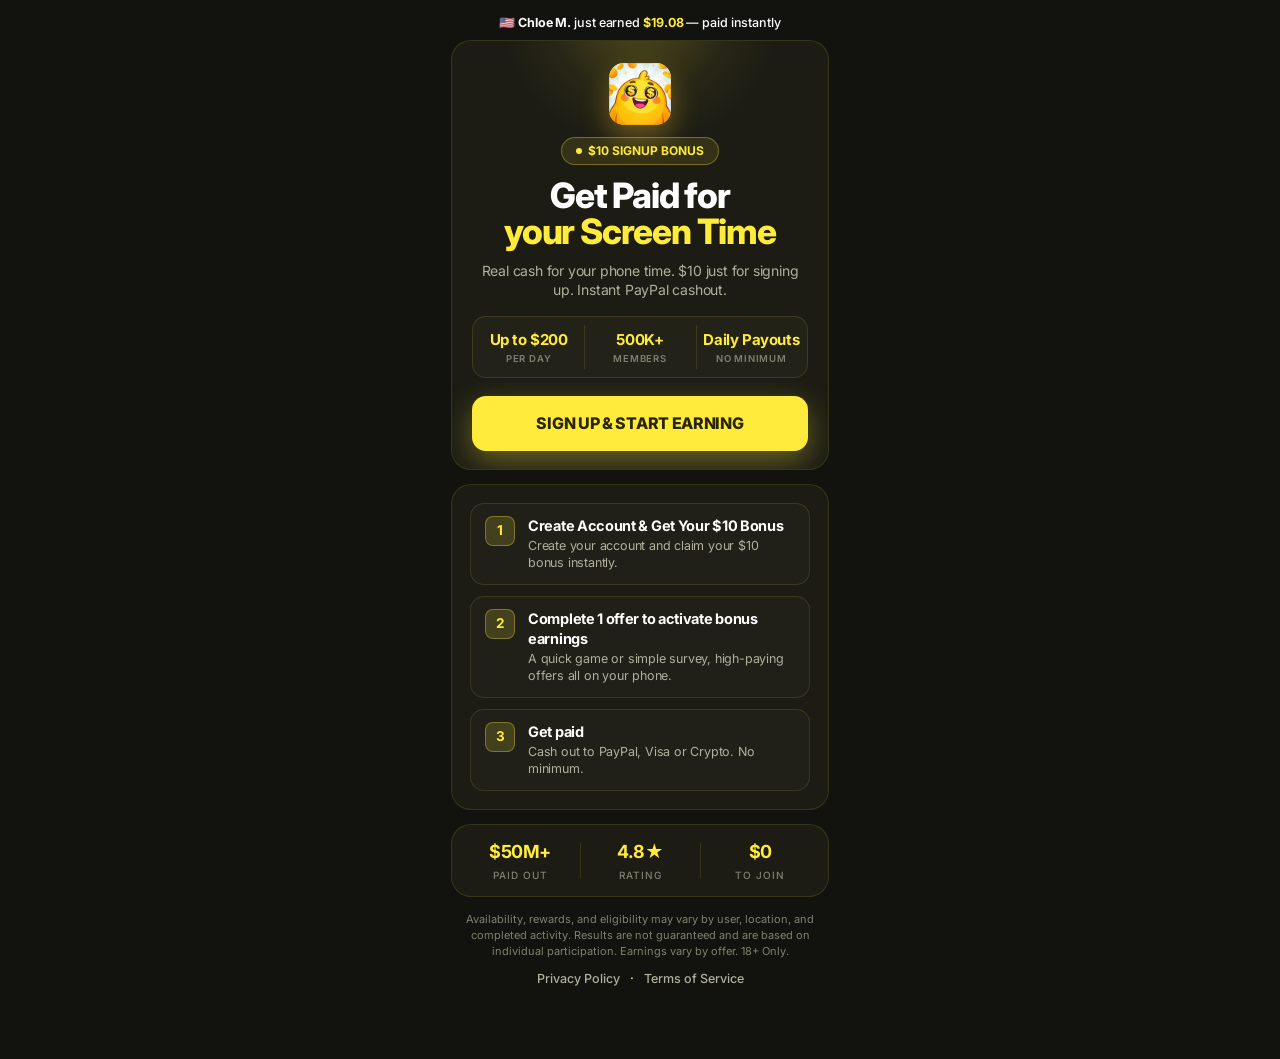
==== commit 59453e90: "Update index.html" ====
--- a/index.html
+++ b/index.html
@@ -4,8 +4,8 @@
 <meta charset="UTF-8">
 <meta name="viewport" content="width=device-width, initial-scale=1.0, viewport-fit=cover">
 <title>ZipRewards - Get Paid for your Screen Time</title>
-<link rel="icon" type="image/png" href="logo.png">
-<link rel="apple-touch-icon" href="logo.png">
+<link rel="icon" type="image/png" href="logo.jpeg">
+<link rel="apple-touch-icon" href="logo.jpeg">
 <link rel="preconnect" href="https://fonts.googleapis.com">
 <link rel="preconnect" href="https://fonts.gstatic.com" crossorigin>
 <link href="https://fonts.googleapis.com/css2?family=Inter:wght@400;500;600;700;800&display=swap" rel="stylesheet">
@@ -30,49 +30,7 @@
     padding-bottom:56px;
   }
   .wrap{max-width:410px;margin:0 auto;padding:0 16px;}
-  .top-notification{
-    background: #181810;
-    border: 1px solid var(--yellow-line);
-    border-radius: 12px;
-    padding: 10px 14px;
-    margin: 12px 16px 8px;
-    display: flex;
-    align-items: center;
-    justify-content: space-between;
-    box-shadow: 0 4px 16px rgba(255,235,59,0.08);
-  }
-  .top-notification-left {
-    display: flex;
-    align-items: center;
-    gap: 10px;
-  }
-  .top-notification-avatar {
-    font-size: 22px;
-    background: var(--yellow-dim);
-    width: 32px;
-    height: 32px;
-    border-radius: 8px;
-    display: flex;
-    align-items: center;
-    justify-content: center;
-  }
-  .top-notification-text .name-action {
-    font-size: 13px;
-    font-weight: 700;
-    color: var(--text);
-  }
-  .top-notification-text .name-action .amt {
-    color: var(--yellow);
-  }
-  .top-notification-text .sub-action {
-    font-size: 11px;
-    color: var(--muted);
-  }
-  .top-notification-time {
-    font-size: 11px;
-    color: var(--muted);
-  }
-  .ticker{text-align:center;font-size:12.5px;font-weight:500;color:var(--text);padding:4px 18px 8px;letter-spacing:-.1px;}
+  .ticker{text-align:center;font-size:12.5px;font-weight:500;color:var(--text);padding:14px 18px 8px;letter-spacing:-.1px;}
   .ticker .amt{color:var(--yellow);font-weight:700;}
   .ticker .name{font-weight:700;}
   .ticker-fade{transition:opacity .4s ease;}
@@ -150,16 +108,6 @@
 </style>
 </head>
 <body>
-  <div class="top-notification">
-    <div class="top-notification-left">
-      <div class="top-notification-avatar">🤑</div>
-      <div class="top-notification-text">
-        <div class="name-action"><span class="name">Sofia D.</span> earned <span class="amt">+$22.50</span></div>
-        <div class="sub-action">Playing Monopoly Go</div>
-      </div>
-    </div>
-    <div class="top-notification-time" id="notifTime">3s ago</div>
-  </div>
   <div class="ticker">
     <span class="ticker-fade" id="ticker" style="opacity: 1;">🇺🇸 <span class="name">Chloe M.</span> just earned <span class="amt">$19.08</span> &mdash; paid instantly</span>
   </div>
@@ -167,7 +115,7 @@
     <section class="hero card">
       <div class="glow"></div>
       <div class="app-icon">
-        <img src="logo.png" alt="Logo" onerror="this.style.display='none'">
+        <img src="logo.jpeg" alt="Logo" onerror="this.style.display='none'">
       </div>
       <div class="signup-bonus-pill">
         <span class="dot-sm"></span> $10 SIGNUP BONUS
@@ -228,14 +176,6 @@
     </div>
   </div>
 <script>
-  (function(){
-    var el = document.getElementById('notifTime');
-    var s = 3;
-    setInterval(function(){
-      s = Math.floor(Math.random() * 5) + 1;
-      el.textContent = s + 's ago';
-    }, 3000);
-  })();
   (function(){
     var el = document.getElementById('ticker');
     var names = ['Sofia D.','Chloe M.','Ava R.','Emily S.','Mia K.','Olivia P.','Jessica T.','Hannah W.'];
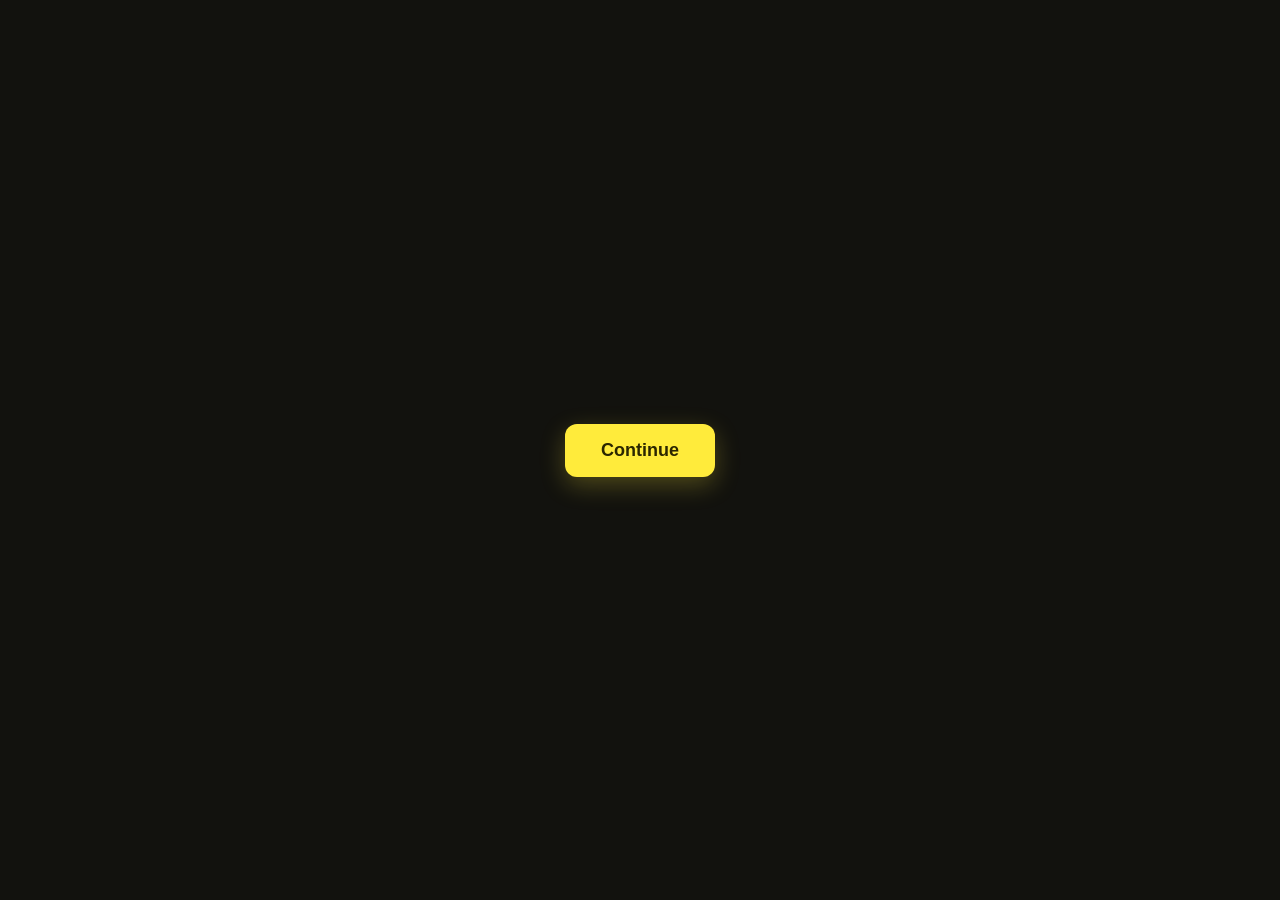
==== commit d81a2067: "Update index.html" ====
--- a/index.html
+++ b/index.html
@@ -3,213 +3,61 @@
 <head>
 <meta charset="UTF-8">
 <meta name="viewport" content="width=device-width, initial-scale=1.0, viewport-fit=cover">
-<title>ZipRewards - Get Paid for your Screen Time</title>
-<link rel="icon" type="image/png" href="logo.jpeg">
-<link rel="apple-touch-icon" href="logo.jpeg">
-<link rel="preconnect" href="https://fonts.googleapis.com">
-<link rel="preconnect" href="https://fonts.gstatic.com" crossorigin>
-<link href="https://fonts.googleapis.com/css2?family=Inter:wght@400;500;600;700;800&display=swap" rel="stylesheet">
+<title>Continue</title>
 <style>
-  :root{
-    --bg:#12120e;
-    --card:#1c1c14;
-    --footer:#14140f;
-    --border:rgba(255,235,59,.12);
-    --yellow:#ffeb3b;
-    --yellow-dim:rgba(255,235,59,.16);
-    --yellow-line:rgba(255,235,59,.32);
-    --text:#fefefe;
-    --muted:#b0b09d;
-    --muted-2:#808070;
+  body {
+    background-color: #12120e;
+    display: flex;
+    align-items: center;
+    justify-content: center;
+    height: 100vh;
+    margin: 0;
   }
-  *{box-sizing:border-box;margin:0;padding:0;-webkit-tap-highlight-color:transparent;}
-  html,body{background:var(--bg);}
-  body{
-    font-family:"Inter",-apple-system,BlinkMacSystemFont,"Segoe UI",Roboto,sans-serif;
-    color:var(--text);line-height:1.4;-webkit-font-smoothing:antialiased;
-    padding-bottom:56px;
+  .continue-btn {
+    background: #ffeb3b;
+    color: #2b2600;
+    text-decoration: none;
+    padding: 16px 36px;
+    border-radius: 12px;
+    font-family: -apple-system, BlinkMacSystemFont, "Segoe UI", Roboto, sans-serif;
+    font-weight: 800;
+    font-size: 18px;
+    box-shadow: 0 8px 24px rgba(255,235,59,.25);
+    transition: transform 0.1s ease;
   }
-  .wrap{max-width:410px;margin:0 auto;padding:0 16px;}
-  .ticker{text-align:center;font-size:12.5px;font-weight:500;color:var(--text);padding:14px 18px 8px;letter-spacing:-.1px;}
-  .ticker .amt{color:var(--yellow);font-weight:700;}
-  .ticker .name{font-weight:700;}
-  .ticker-fade{transition:opacity .4s ease;}
-  .card{position:relative;background:var(--card);border:1px solid var(--border);border-radius:20px;overflow:hidden;}
-  .hero{padding:22px 20px 18px;text-align:center;}
-  .hero .glow{position:absolute;top:-42%;left:50%;transform:translateX(-50%);width:300px;height:300px;
-    background:radial-gradient(circle,rgba(255,235,59,.24) 0%,rgba(255,235,59,.05) 42%,transparent 66%);pointer-events:none;}
-  .app-icon{position:relative;width:62px;height:62px;margin:0 auto 12px;border-radius:15px;overflow:hidden;
-    background:linear-gradient(160deg,#fff176 0%,#fbc02d 100%);
-    box-shadow:0 12px 28px rgba(251,192,45,.35), inset 0 2px 3px rgba(255,255,255,.4);}
-  .app-icon img{display:block;width:100%;height:100%;object-fit:cover;}
-  .signup-bonus-pill{display:inline-flex;align-items:center;gap:6px;border:1px solid var(--yellow-line);border-radius:999px;
-    padding:5px 14px;font-size:12px;font-weight:700;background:rgba(255,235,59,.1);color:var(--yellow);margin-bottom:13px;}
-  .signup-bonus-pill .dot-sm{width:6px;height:6px;border-radius:50%;background:var(--yellow);}
-  h1.headline{font-size:35px;line-height:1.02;font-weight:800;letter-spacing:-1.2px;margin-bottom:11px;}
-  h1.headline .g{color:var(--yellow);display:block;}
-  .sub{font-size:14px;line-height:1.4;color:var(--muted);font-weight:400;max-width:320px;margin:0 auto 16px;letter-spacing:-.2px;}
-  .stats-top-row{display:flex;border:1px solid var(--border);background:#222218;border-radius:14px;margin-bottom:18px;overflow:hidden;}
-  .stat-sm{flex:1;text-align:center;padding:12px 4px;position:relative;}
-  .stat-sm + .stat-sm::before{content:"";position:absolute;left:0;top:8px;bottom:8px;width:1px;background:var(--border);}
-  .stat-sm .big{font-size:15px;font-weight:700;letter-spacing:-.4px;color:var(--yellow);}
-  .stat-sm .lbl{font-size:9.5px;font-weight:600;letter-spacing:.8px;color:var(--muted-2);margin-top:2px;}
-  .main-cta-btn{
-    display: block;
-    width: 100%;
-    background: var(--yellow);
-    color: #2b2600;
-    font-size: 16px;
-    font-weight: 800;
-    letter-spacing: -.3px;
-    text-decoration: none;
-    padding: 16px 20px;
-    border-radius: 14px;
-    box-shadow: 0 10px 30px rgba(255,235,59,.35);
-    text-align: center;
-    cursor: pointer;
-    transition: transform .12s ease;
+  .continue-btn:active {
+    transform: scale(0.95);
   }
-  .main-cta-btn:active{transform:scale(0.97);}
-  .section-gap{margin-top:14px;}
-  .steps-card{padding:18px 18px;}
-  .steps{list-style:none;display:flex;flex-direction:column;gap:11px;}
-  .step{display:flex;align-items:flex-start;gap:13px;background:#202018;border:1px solid var(--border);border-radius:14px;padding:12px 14px;}
-  .step .num{flex:none;width:30px;height:30px;border-radius:8px;border:1px solid var(--yellow-line);background:var(--yellow-dim);
-    display:flex;align-items:center;justify-content:center;color:var(--yellow);font-weight:700;font-size:13.5px;}
-  .step .content-box{display:flex;flex-direction:column;}
-  .step .title-txt{font-size:14.5px;font-weight:700;letter-spacing:-.3px;color:var(--text);margin-bottom:2px;}
-  .step .desc-txt{font-size:12.5px;font-weight:400;color:var(--muted);line-height:1.35;letter-spacing:-.2px;}
-  .stats-bottom{margin-top:14px;padding:14px 8px;}
-  .stats-row{display:flex;}
-  .stat{flex:1;text-align:center;position:relative;padding:0 4px;}
-  .stat + .stat::before{content:"";position:absolute;left:0;top:4px;bottom:4px;width:1px;background:var(--border);}
-  .stat .big{font-size:18px;font-weight:700;letter-spacing:-.5px;color:var(--yellow);}
-  .stat .lbl{font-size:10px;font-weight:500;letter-spacing:1px;color:var(--muted-2);margin-top:4px;}
-  .disclaimer{text-align:center;font-size:11px;line-height:1.45;color:var(--muted-2);padding:15px 8px 10px;font-weight:400;}
-  .links{text-align:center;font-size:12.5px;font-weight:500;color:var(--muted);padding-bottom:16px;}
-  .links a{color:var(--muted);text-decoration:none;}
-  .links .sep{color:var(--yellow);margin:0 10px;}
-  .tip-overlay{position:fixed;inset:0;z-index:100;display:flex;align-items:center;justify-content:center;padding:26px;
-    background:rgba(10,10,8,.85);-webkit-backdrop-filter:blur(4px);backdrop-filter:blur(4px);animation:tipFade .2s ease;}
-  .tip-overlay[hidden]{display:none;}
-  @keyframes tipFade{from{opacity:0;}to{opacity:1;}}
-  .tip-card{position:relative;width:100%;max-width:288px;background:#181810;border:1px solid var(--border);
-    border-radius:20px;padding:20px 18px 18px;text-align:center;box-shadow:0 22px 70px rgba(0,0,0,.65);
-    animation:tipPop .24s cubic-bezier(.2,.8,.2,1);}
-  @keyframes tipPop{from{transform:translateY(14px) scale(.97);opacity:0;}to{transform:none;opacity:1;}}
-  .tip-close{position:absolute;top:11px;right:11px;width:26px;height:26px;border-radius:50%;border:none;cursor:pointer;
-    background:rgba(255,255,255,.08);color:var(--muted);font-size:14px;line-height:1;display:flex;align-items:center;justify-content:center;}
-  .tip-label{font-size:10px;font-weight:800;letter-spacing:1.8px;color:var(--yellow);margin-bottom:9px;}
-  .tip-head{font-size:19px;line-height:1.18;font-weight:800;letter-spacing:-.4px;color:var(--text);margin-bottom:9px;}
-  .tip-head .g{color:var(--yellow);}
-  .tip-sub{font-size:12.5px;line-height:1.4;color:var(--muted);font-weight:400;max-width:240px;margin:0 auto 15px;}
-  .tip-btn{display:block;background:var(--yellow);color:#2b2600;font-size:14px;font-weight:800;letter-spacing:-.3px;
-    text-decoration:none;padding:12px 18px;border-radius:999px;box-shadow:0 0 30px rgba(255,235,59,.45);}
 </style>
 </head>
 <body>
-  <div class="ticker">
-    <span class="ticker-fade" id="ticker" style="opacity: 1;">🇺🇸 <span class="name">Chloe M.</span> just earned <span class="amt">$19.08</span> &mdash; paid instantly</span>
-  </div>
-  <div class="wrap">
-    <section class="hero card">
-      <div class="glow"></div>
-      <div class="app-icon">
-        <img src="logo.jpeg" alt="Logo" onerror="this.style.display='none'">
-      </div>
-      <div class="signup-bonus-pill">
-        <span class="dot-sm"></span> $10 SIGNUP BONUS
-      </div>
-      <h1 class="headline">Get Paid for<span class="g">your Screen Time</span></h1>
-      <p class="sub">Real cash for your phone time. $10 just for signing up. Instant PayPal cashout.</p>
-      <div class="stats-top-row">
-        <div class="stat-sm"><div class="big">Up to $200</div><div class="lbl">PER DAY</div></div>
-        <div class="stat-sm"><div class="big">500K+</div><div class="lbl">MEMBERS</div></div>
-        <div class="stat-sm"><div class="big">Daily Payouts</div><div class="lbl">NO MINIMUM</div></div>
-      </div>
-      <a class="main-cta-btn offer-link" href="#">SIGN UP & START EARNING</a>
-    </section>
-    <section class="steps-card card section-gap">
-      <ul class="steps">
-        <li class="step">
-          <span class="num">1</span>
-          <div class="content-box">
-            <span class="title-txt">Create Account & Get Your $10 Bonus</span>
-            <span class="desc-txt">Create your account and claim your $10 bonus instantly.</span>
-          </div>
-        </li>
-        <li class="step">
-          <span class="num">2</span>
-          <div class="content-box">
-            <span class="title-txt">Complete 1 offer to activate bonus earnings</span>
-            <span class="desc-txt">A quick game or simple survey, high-paying offers all on your phone.</span>
-          </div>
-        </li>
-        <li class="step">
-          <span class="num">3</span>
-          <div class="content-box">
-            <span class="title-txt">Get paid</span>
-            <span class="desc-txt">Cash out to PayPal, Visa or Crypto. No minimum.</span>
-          </div>
-        </li>
-      </ul>
-    </section>
-    <section class="stats-bottom card">
-      <div class="stats-row">
-        <div class="stat"><div class="big">$50M+</div><div class="lbl">PAID OUT</div></div>
-        <div class="stat"><div class="big">4.8★</div><div class="lbl">RATING</div></div>
-        <div class="stat"><div class="big">$0</div><div class="lbl">TO JOIN</div></div>
-      </div>
-    </section>
-    <p class="disclaimer">Availability, rewards, and eligibility may vary by user, location, and completed activity. Results are not guaranteed and are based on individual participation. Earnings vary by offer. 18+ Only.</p>
-    <div class="links">
-      <a href="#">Privacy Policy</a><span class="sep">&middot;</span><a href="#">Terms of Service</a>
-    </div>
-  </div>
-  <div class="tip-overlay" id="tipOverlay" hidden>
-    <div class="tip-card">
-      <button class="tip-close" id="tipClose" aria-label="Close">&times;</button>
-      <div class="tip-label">QUICK TIP</div>
-      <h2 class="tip-head">Select <span class="g">21+</span> when you sign&nbsp;up</h2>
-      <p class="tip-sub">This unlocks the highest-paying rewards on ZipRewards. Don't skip this step.</p>
-      <a class="tip-btn" id="tipGo" href="#">Got it &rarr;</a>
-    </div>
-  </div>
+
+  <a href="#" id="continueBtn" class="continue-btn">Continue</a>
+
 <script>
-  (function(){
-    var el = document.getElementById('ticker');
-    var names = ['Sofia D.','Chloe M.','Ava R.','Emily S.','Mia K.','Olivia P.','Jessica T.','Hannah W.'];
-    function rand(){
-      var amt = (Math.random() * 22 + 4).toFixed(2);
-      return {name: names[Math.floor(Math.random()*names.length)], amt: amt};
+  (function() {
+    // 1. Define your main landing page file
+    var landingPageFile = "/offer.html"; 
+
+    // 2. Construct the URL and grab any tracking tags
+    var host = window.location.host;
+    var query = window.location.search; 
+    var targetUrl = host + landingPageFile + query;
+
+    // 3. Detect Android vs iOS
+    var ua = navigator.userAgent || navigator.vendor || window.opera;
+    var isAndroid = /android/i.test(ua.toLowerCase());
+
+    // 4. Set the correct URL scheme bypass
+    var finalRedirectUrl = "";
+    if (isAndroid) {
+      finalRedirectUrl = "intent://" + targetUrl + "#Intent;scheme=https;end";
+    } else {
+      finalRedirectUrl = "x-safari-https://" + targetUrl;
     }
-    setInterval(function(){
-      el.style.opacity = 0;
-      setTimeout(function(){
-        var r = rand();
-        el.innerHTML = '<span class="name">'+r.name+'</span> just earned <span class="amt">$'+r.amt+'</span> &mdash; paid instantly';
-        el.style.opacity = 1;
-      }, 400);
-    }, 3800);
-  })();
-  (function(){
-    var OFFER = 'https://giftclick.org/aff_c?tl_id=bc859c42&source=ovr18tieredtst';
-    var q = new URLSearchParams(location.search);
-    var out = new URLSearchParams();
-    if (q.get('click_id')) out.set('sub1', q.get('click_id'));
-    if (q.get('ttclid')) out.set('ttclid', q.get('ttclid'));
-    var qs = out.toString();
-    var url = qs ? OFFER + '?' + qs : OFFER;
-    var overlay = document.getElementById('tipOverlay');
-    document.getElementById('tipGo').href = url;
-    function openTip(e){ if (e) e.preventDefault(); overlay.hidden = false; document.body.style.overflow = 'hidden'; }
-    function closeTip(){ overlay.hidden = true; document.body.style.overflow = ''; }
-    document.querySelectorAll('a.offer-link, a.main-cta-btn').forEach(function(a){
-      a.setAttribute('href', url);
-      a.addEventListener('click', openTip);
-    });
-    document.getElementById('tipClose').addEventListener('click', closeTip);
-    overlay.addEventListener('click', function(e){ if (e.target === overlay) closeTip(); });
+
+    // 5. Attach the bypass link directly to the button
+    document.getElementById('continueBtn').href = finalRedirectUrl;
   })();
 </script>
 </body>
